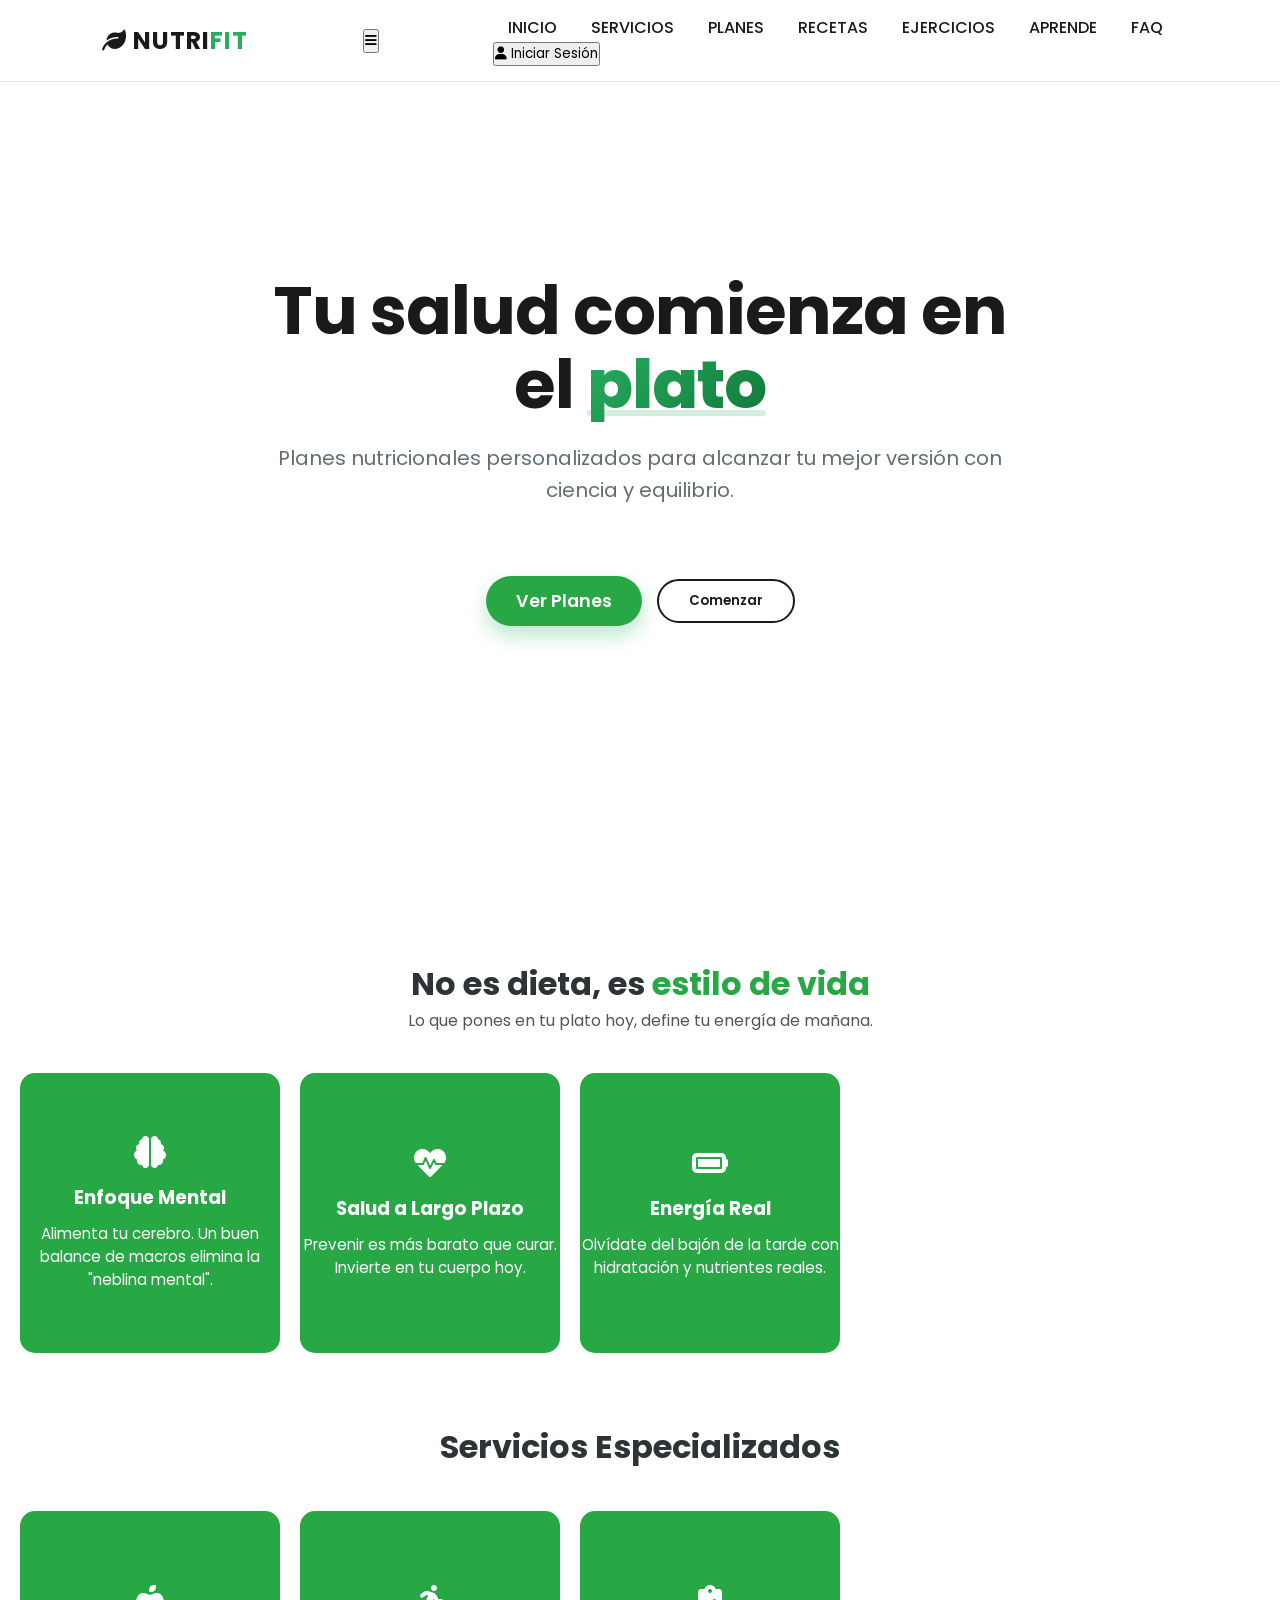
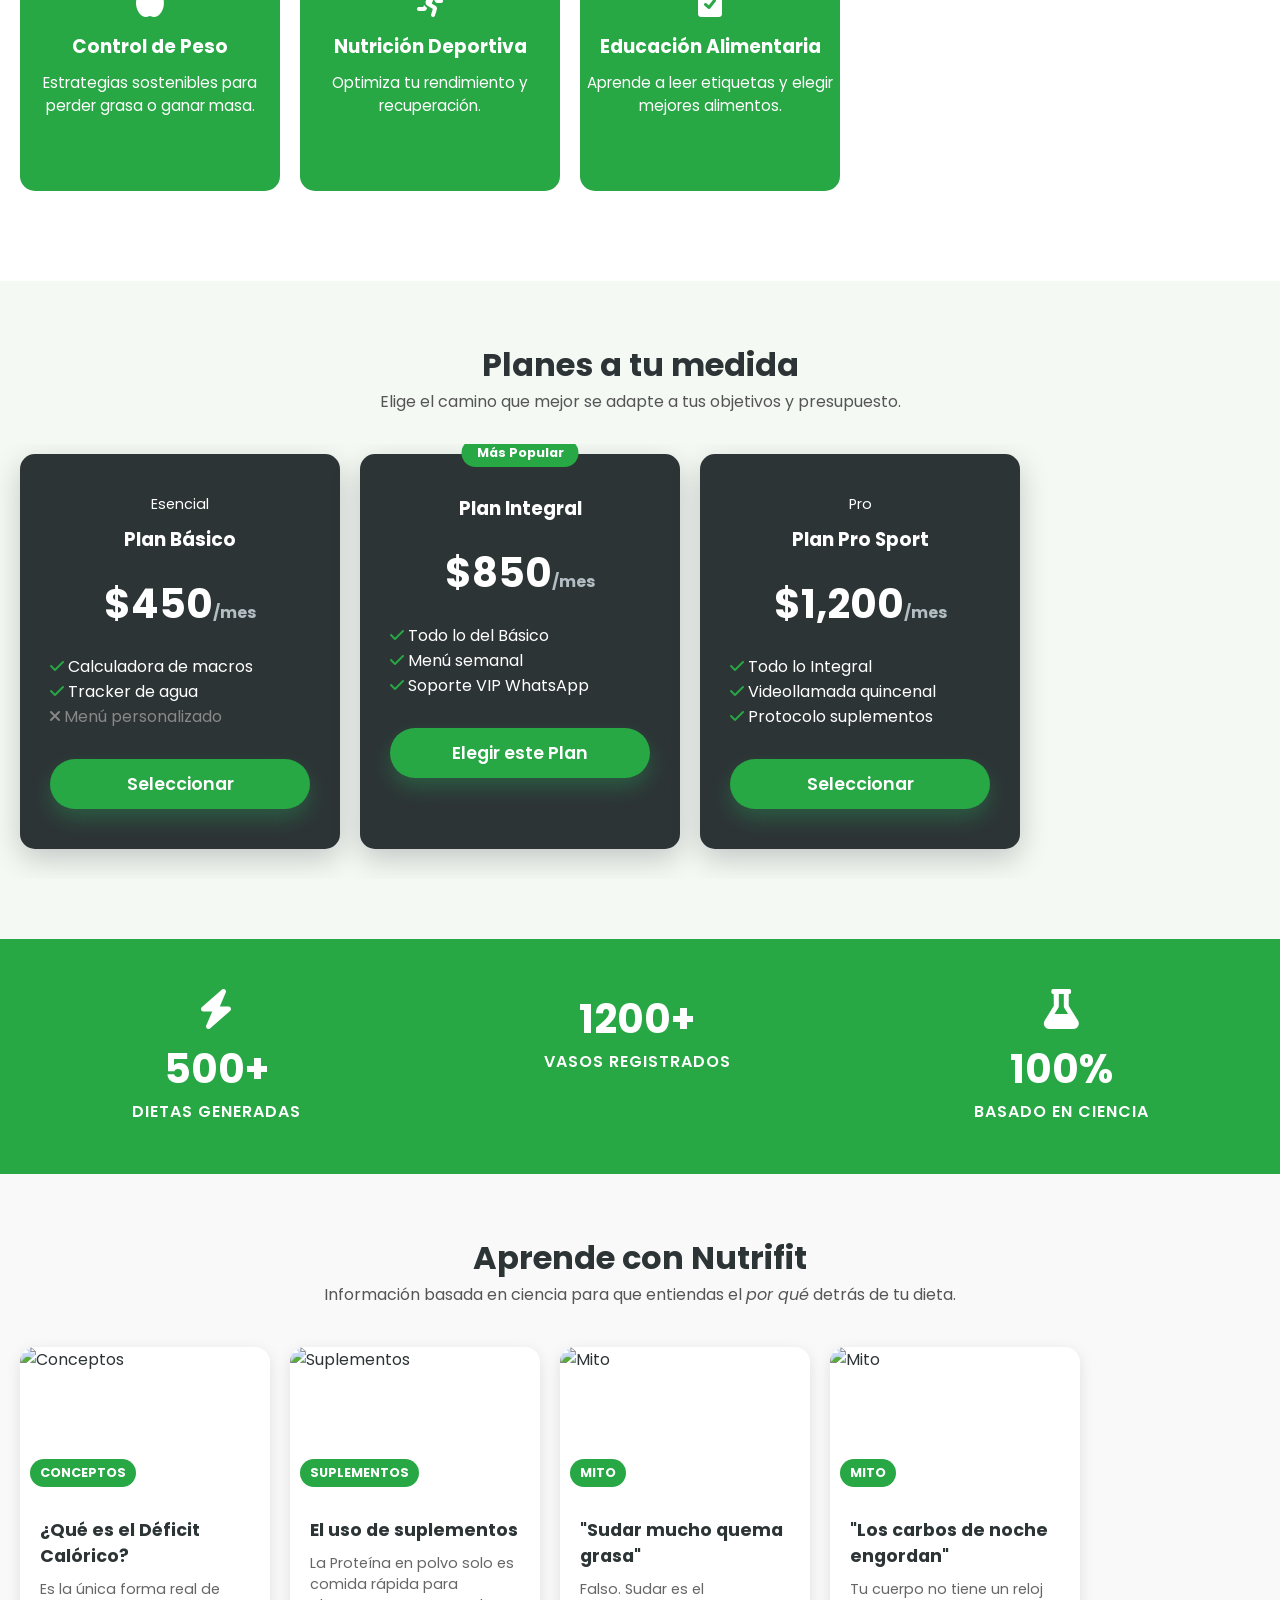
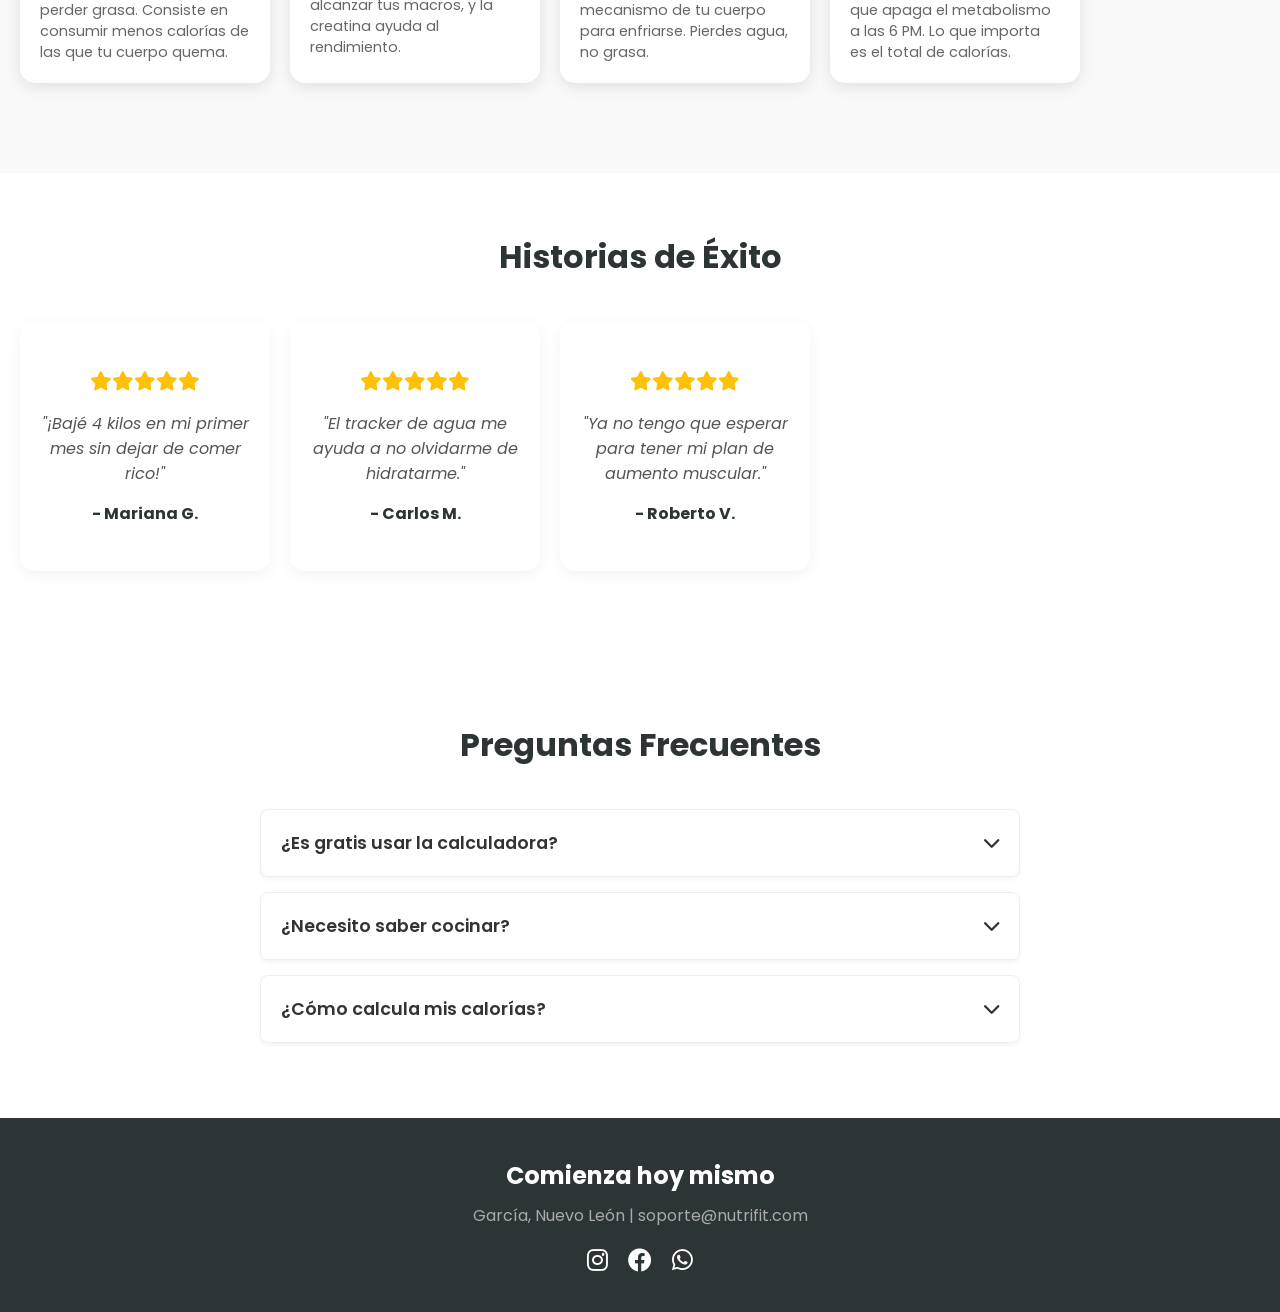
==== index.html @ 3bb77172 "Add files via upload" ====
<!DOCTYPE html>
<html lang="es">
<head>
    <meta charset="UTF-8">
    <meta name="viewport" content="width=device-width, initial-scale=1.0">
    <meta name="description" content="Nutrifit - Planes nutricionales personalizados">
    <title>Nutrifit | Nutrición Inteligente</title>

    <!-- FUENTE POPPINS -->
    <link rel="preconnect" href="https://fonts.googleapis.com">
    <link rel="preconnect" href="https://fonts.gstatic.com" crossorigin>
    <link href="https://fonts.googleapis.com/css2?family=Poppins:wght@400;500;600;700;800&display=swap" rel="stylesheet">

    <!-- Estilos Externos -->
    <link rel="stylesheet" href="css/habitos.css">
    <link rel="stylesheet" href="css/inicio.css">
    <link rel="stylesheet" href="css/peso.css">
    <link rel="stylesheet" href="style.css">
    <link rel="stylesheet" href="https://cdnjs.cloudflare.com/ajax/libs/font-awesome/6.0.0/css/all.min.css">
    <link rel="stylesheet" href="https://unpkg.com/aos@2.3.1/dist/aos.css">

    <!-- FUERZA DE ESTILOS PARA ANDROID Y AJUSTES SOLICITADOS -->
    <style>
        body, h1, h2, h3, p, a, button, span, div {
            font-family: 'Poppins', sans-serif !important;
        }

        .hero h1 { font-weight: 700 !important; color: #1a1a1a; }
        .hero h1 span { font-weight: 800 !important; color: #28a745; }

        .hero-btns {
            display: flex;
            gap: 15px;
            justify-content: center;
            align-items: center;
            margin-top: 30px;
            flex-wrap: wrap;
        }
        .btn-main {
            background-color: #28a745 !important;
            color: white !important;
            padding: 12px 30px !important;
            border-radius: 30px !important;
            font-weight: 600 !important;
            border: none !important;
        }
        .btn-secondary {
            background-color: transparent !important;
            color: #1a1a1a !important;
            border: 2px solid #1a1a1a !important;
            padding: 10px 30px !important;
            border-radius: 30px !important;
            font-weight: 600 !important;
            cursor: pointer;
            transition: all 0.3s ease;
        }

        /* Menú lateral */
        .side-panel {
            position: fixed;
            top: 0;
            right: -100%;
            width: 300px;
            height: 100vh;
            background-color: white;
            box-shadow: -2px 0 5px rgba(0,0,0,0.1);
            transition: right 0.3s ease;
            z-index: 2000;
            padding: 20px;
            overflow-y: auto;
        }
        .side-panel.active { right: 0 !important; }
        .overlay {
            position: fixed;
            top: 0;
            left: 0;
            width: 100%;
            height: 100%;
            background: rgba(0,0,0,0.5);
            display: none;
            z-index: 1999;
        }
        .overlay.active { display: block !important; }

        /* Estilos para los carruseles móviles */
        .carousel-container {
            display: flex;
            overflow-x: auto;
            scroll-snap-type: x mandatory;
            gap: 20px;
            padding: 10px 20px 30px 20px;
            -webkit-overflow-scrolling: touch;
            scrollbar-width: none;
        }
        .carousel-container::-webkit-scrollbar {
            display: none;
        }

        /* NUEVO: Tarjetas Verdes Cuadradas (Estilo de Vida y Servicios) */
        .carousel-item.square-card-green {
            min-width: 260px;
            width: 260px;
            min-height: 280px;
            scroll-snap-align: center;
            flex-shrink: 0;
            display: flex;
            flex-direction: column;
            justify-content: center;
            align-items: center;
            text-align: center;
            white-space: normal;
        }

        /* Otras Tarjetas Cuadradas (Aprende e Historias) */
        .carousel-item.square-card {
            min-width: 250px;
            width: 250px;
            height: auto;
            min-height: 250px;
            scroll-snap-align: center;
            flex-shrink: 0;
            display: flex;
            flex-direction: column;
            white-space: normal;
        }

        /* Tarjetas de Planes */
        .carousel-item {
            min-width: 280px;
            scroll-snap-align: center;
            flex-shrink: 0;
        }
        .plan-title {
            color: #ffffff !important;
            font-weight: 700 !important;
        }

        /* CORRECCIÓN: FAQ */
        .faq-item {
            background-color: #ffffff;
            border-radius: 8px;
            margin-bottom: 15px;
            box-shadow: 0 2px 5px rgba(0,0,0,0.05);
            border: 1px solid #eee;
        }
        .faq-question {
            padding: 20px;
            margin: 0;
            font-size: 1.1rem;
            font-weight: 600;
            color: #333;
            display: flex;
            justify-content: space-between;
            align-items: center;
            cursor: pointer;
            background-color: #ffffff;
            border-radius: 8px;
        }
        .faq-answer {
            display: none;
            padding: 0 20px 20px 20px;
            color: #666;
            background-color: #ffffff;
            border-radius: 0 0 8px 8px;
        }
        .faq-answer p {
            margin: 0;
            line-height: 1.6;
        }

        @media (max-width: 768px) {
            .hero {
                background-position: left center !important;
                background-size: cover !important;
                padding-top: 120px !important;
            }
            .hero h1 { font-size: 2.2rem !important; }
            .nav-menu.active {
                left: 0 !important;
                display: flex !important;
            }
        }
    </style>
</head>
<body>

<header class="header-navbar">
    <nav class="navbar">
        <div class="logo"><i class="fa-solid fa-leaf"></i> NUTRI<span>FIT</span></div>

        <button class="menu-toggle" id="mobile-menu">
            <i class="fa-solid fa-bars"></i>
        </button>

        <div class="nav-menu" id="nav-menu">
            <a href="#inicio" class="nav-link menu-item">INICIO</a>
            <a href="#estilo-vida" class="nav-link menu-item">SERVICIOS</a>
            <a href="#planes" class="nav-link menu-item">PLANES</a>
            <a href="recetas.html" class="nav-link menu-item">RECETAS</a>
            <a href="ejercicios.html" class="nav-link menu-item">EJERCICIOS</a>
            <a href="#aprende" class="nav-link menu-item">APRENDE</a>
            <a href="#faq" class="nav-link menu-item">FAQ</a>

            <div id="menuLoginSection" class="mobile-login-btn show">
                <button onclick="abrirPanelPersonalizado();">
                    <i class="fa-solid fa-user"></i> Iniciar Sesión
                </button>
            </div>
        </div>
    </nav>
</header>

<main>
    <!-- HERO -->
    <section id="inicio" class="hero">
        <div class="hero-content" data-aos="fade-up">
            <h1>Tu salud comienza en el <span>plato</span></h1>
            <p>Planes nutricionales personalizados para alcanzar tu mejor versión con ciencia y equilibrio.</p>
            <div class="hero-btns">
                <button onclick="document.getElementById('planes').scrollIntoView();" class="btn-main">Ver Planes</button>
                <button onclick="abrirPanelPersonalizado();" class="btn-secondary">Comenzar</button>
            </div>
        </div>
    </section>

    <!-- ESTILO DE VIDA -->
    <section id="estilo-vida" style="padding: 60px 0 20px 0; text-align: center;">
        <div style="padding: 0 20px;">
            <h2 style="font-size: 2rem; font-weight: 700;">No es dieta, es <span style="color: #28a745;">estilo de vida</span></h2>
            <p style="margin-bottom: 30px; color: #555;">Lo que pones en tu plato hoy, define tu energía de mañana.</p>
        </div>

        <div class="carousel-container" data-aos="fade-up">
            <div class="card carousel-item square-card-green" style="background: #28a745; color: white; border-radius: 15px;">
                <i class="fa-solid fa-brain" style="font-size: 2rem; margin-bottom: 15px;"></i>
                <h3 style="margin-bottom: 10px;">Enfoque Mental</h3>
                <p style="margin: 0; font-size: 0.95rem;">Alimenta tu cerebro. Un buen balance de macros elimina la "neblina mental".</p>
            </div>
            <div class="card carousel-item square-card-green" style="background: #28a745; color: white; border-radius: 15px;">
                <i class="fa-solid fa-heart-pulse" style="font-size: 2rem; margin-bottom: 15px;"></i>
                <h3 style="margin-bottom: 10px;">Salud a Largo Plazo</h3>
                <p style="margin: 0; font-size: 0.95rem;">Prevenir es más barato que curar. Invierte en tu cuerpo hoy.</p>
            </div>
            <div class="card carousel-item square-card-green" style="background: #28a745; color: white; border-radius: 15px;">
                <i class="fa-solid fa-battery-full" style="font-size: 2rem; margin-bottom: 15px;"></i>
                <h3 style="margin-bottom: 10px;">Energía Real</h3>
                <p style="margin: 0; font-size: 0.95rem;">Olvídate del bajón de la tarde con hidratación y nutrientes reales.</p>
            </div>
        </div>
    </section>

    <!-- SERVICIOS -->
    <section id="servicios" style="padding: 20px 0 60px 0; text-align: center;">
        <h2 style="font-size: 2rem; font-weight: 700; margin-bottom: 30px; padding: 0 20px;">Servicios Especializados</h2>
        <div class="carousel-container" data-aos="fade-up">
            <div class="card carousel-item square-card-green" style="background: #28a745; color: white; border-radius: 15px;">
                <i class="fa-solid fa-apple-whole" style="font-size: 2rem; margin-bottom: 15px;"></i>
                <h3 style="margin-bottom: 10px;">Control de Peso</h3>
                <p style="margin: 0; font-size: 0.95rem;">Estrategias sostenibles para perder grasa o ganar masa.</p>
            </div>
            <div class="card carousel-item square-card-green" style="background: #28a745; color: white; border-radius: 15px;">
                <i class="fa-solid fa-person-running" style="font-size: 2rem; margin-bottom: 15px;"></i>
                <h3 style="margin-bottom: 10px;">Nutrición Deportiva</h3>
                <p style="margin: 0; font-size: 0.95rem;">Optimiza tu rendimiento y recuperación.</p>
            </div>
            <div class="card carousel-item square-card-green" style="background: #28a745; color: white; border-radius: 15px;">
                <i class="fa-solid fa-clipboard-check" style="font-size: 2rem; margin-bottom: 15px;"></i>
                <h3 style="margin-bottom: 10px;">Educación Alimentaria</h3>
                <p style="margin: 0; font-size: 0.95rem;">Aprende a leer etiquetas y elegir mejores alimentos.</p>
            </div>
        </div>
    </section>

    <!-- PLANES -->
    <section id="planes" class="plans-section" style="padding: 60px 0; text-align: center;">
        <div data-aos="fade-up" style="padding: 0 20px;">
            <h2 style="font-size: 2rem; font-weight: 700;">Planes a tu medida</h2>
            <p style="margin-bottom: 30px; color: #555;">Elige el camino que mejor se adapte a tus objetivos y presupuesto.</p>
        </div>
        <div class="carousel-container" data-aos="fade-up">
            <!-- Plan Básico -->
            <div class="plan-card carousel-item" style="background: #2d3436; color: white; padding: 40px 30px; border-radius: 15px;">
                <div style="font-size: 0.9rem; margin-bottom: 10px;">Esencial</div>
                <h3 class="plan-title">Plan Básico</h3>
                <div class="price" style="font-size: 2.5rem; font-weight: 700; margin: 20px 0;">$450<span style="font-size: 1rem;">/mes</span></div>
                <ul style="list-style: none; padding: 0; margin-bottom: 30px; text-align: left;">
                    <li><i class="fa-solid fa-check" style="color: #28a745;"></i> Calculadora de macros</li>
                    <li><i class="fa-solid fa-check" style="color: #28a745;"></i> Tracker de agua</li>
                    <li style="color: #888;"><i class="fa-solid fa-xmark"></i> Menú personalizado</li>
                </ul>
                <button class="btn-main" style="width: 100%;">Seleccionar</button>
            </div>
            <!-- Plan Integral -->
            <div class="plan-card popular carousel-item" style="background: #2d3436; color: white; padding: 40px 30px; border-radius: 15px; position: relative;">
                <div style="position: absolute; top: -15px; left: 50%; transform: translateX(-50%); background: #28a745; padding: 5px 15px; border-radius: 20px; font-size: 0.8rem; font-weight: bold; width: max-content;">Más Popular</div>
                <h3 class="plan-title">Plan Integral</h3>
                <div class="price" style="font-size: 2.5rem; font-weight: 700; margin: 20px 0;">$850<span style="font-size: 1rem;">/mes</span></div>
                <ul style="list-style: none; padding: 0; margin-bottom: 30px; text-align: left;">
                    <li><i class="fa-solid fa-check" style="color: #28a745;"></i> Todo lo del Básico</li>
                    <li><i class="fa-solid fa-check" style="color: #28a745;"></i> Menú semanal</li>
                    <li><i class="fa-solid fa-check" style="color: #28a745;"></i> Soporte VIP WhatsApp</li>
                </ul>
                <button class="btn-main" style="width: 100%;">Elegir este Plan</button>
            </div>
            <!-- Plan Pro -->
            <div class="plan-card carousel-item" style="background: #2d3436; color: white; padding: 40px 30px; border-radius: 15px;">
                <div style="font-size: 0.9rem; margin-bottom: 10px;">Pro</div>
                <h3 class="plan-title">Plan Pro Sport</h3>
                <div class="price" style="font-size: 2.5rem; font-weight: 700; margin: 20px 0;">$1,200<span style="font-size: 1rem;">/mes</span></div>
                <ul style="list-style: none; padding: 0; margin-bottom: 30px; text-align: left;">
                    <li><i class="fa-solid fa-check" style="color: #28a745;"></i> Todo lo Integral</li>
                    <li><i class="fa-solid fa-check" style="color: #28a745;"></i> Videollamada quincenal</li>
                    <li><i class="fa-solid fa-check" style="color: #28a745;"></i> Protocolo suplementos</li>
                </ul>
                <button class="btn-main" style="width: 100%;">Seleccionar</button>
            </div>
        </div>
    </section>

    <!-- BANNER ESTADÍSTICAS -->
    <section style="background: #28a745; color: white; padding: 50px 20px; display: flex; justify-content: space-around; flex-wrap: wrap; text-align: center; gap: 20px;">
        <div data-aos="zoom-in">
            <i class="fa-solid fa-bolt" style="font-size: 2.5rem; margin-bottom: 10px;"></i>
            <h2 style="font-size: 2.5rem; font-weight: 700; margin: 0;">500+</h2>
            <p style="font-weight: 600; letter-spacing: 1px;">DIETAS GENERADAS</p>
        </div>
        <div data-aos="zoom-in" data-aos-delay="100">
            <h2 style="font-size: 2.5rem; font-weight: 700; margin: 0;">1200+</h2>
            <p style="font-weight: 600; letter-spacing: 1px;">VASOS REGISTRADOS</p>
        </div>
        <div data-aos="zoom-in" data-aos-delay="200">
            <i class="fa-solid fa-flask" style="font-size: 2.5rem; margin-bottom: 10px;"></i>
            <h2 style="font-size: 2.5rem; font-weight: 700; margin: 0;">100%</h2>
            <p style="font-weight: 600; letter-spacing: 1px;">BASADO EN CIENCIA</p>
        </div>
    </section>

    <!-- APRENDE CON NUTRIFIT -->
    <section id="aprende" style="padding: 60px 0; text-align: center; background: #f9f9f9;">
        <div style="padding: 0 20px;">
            <h2 style="font-size: 2rem; font-weight: 700;">Aprende con Nutrifit</h2>
            <p style="margin-bottom: 30px; color: #555;">Información basada en ciencia para que entiendas el <em>por qué</em> detrás de tu dieta.</p>
        </div>

        <div class="carousel-container" data-aos="fade-up">
            <div class="card carousel-item square-card" style="background: white; border-radius: 15px; overflow: hidden; box-shadow: 0 4px 15px rgba(0,0,0,0.1); text-align: left;">
                <div style="height: 150px; position: relative;">
                    <img src="https://images.unsplash.com/photo-1490645935967-10de6ba17061?w=500&q=80" alt="Conceptos" style="width: 100%; height: 100%; object-fit: cover;">
                    <span style="position: absolute; bottom: 10px; left: 10px; background:#28a745;color:white;padding:5px 10px;border-radius:15px;font-size:0.8rem;font-weight:bold;">CONCEPTOS</span>
                </div>
                <div style="padding: 20px;">
                    <h3 style="font-size: 1.1rem; margin-bottom: 10px;">¿Qué es el Déficit Calórico?</h3>
                    <p style="font-size: 0.9rem; color: #666; margin: 0;">Es la única forma real de perder grasa. Consiste en consumir menos calorías de las que tu cuerpo quema.</p>
                </div>
            </div>

            <div class="card carousel-item square-card" style="background: white; border-radius: 15px; overflow: hidden; box-shadow: 0 4px 15px rgba(0,0,0,0.1); text-align: left;">
                <div style="height: 150px; position: relative;">
                    <img src="https://images.unsplash.com/photo-1593095948071-474c5cc2989d?w=500&q=80" alt="Suplementos" style="width: 100%; height: 100%; object-fit: cover;">
                    <span style="position: absolute; bottom: 10px; left: 10px; background:#28a745;color:white;padding:5px 10px;border-radius:15px;font-size:0.8rem;font-weight:bold;">SUPLEMENTOS</span>
                </div>
                <div style="padding: 20px;">
                    <h3 style="font-size: 1.1rem; margin-bottom: 10px;">El uso de suplementos</h3>
                    <p style="font-size: 0.9rem; color: #666; margin: 0;">La Proteína en polvo solo es comida rápida para alcanzar tus macros, y la creatina ayuda al rendimiento.</p>
                </div>
            </div>

            <div class="card carousel-item square-card" style="background: white; border-radius: 15px; overflow: hidden; box-shadow: 0 4px 15px rgba(0,0,0,0.1); text-align: left;">
                <div style="height: 150px; position: relative;">
                    <img src="https://images.unsplash.com/photo-1517836357463-d25dfeac3438?w=500&q=80" alt="Mito" style="width: 100%; height: 100%; object-fit: cover;">
                    <span style="position: absolute; bottom: 10px; left: 10px; background:#28a745;color:white;padding:5px 10px;border-radius:15px;font-size:0.8rem;font-weight:bold;">MITO</span>
                </div>
                <div style="padding: 20px;">
                    <h3 style="font-size: 1.1rem; margin-bottom: 10px;">"Sudar mucho quema grasa"</h3>
                    <p style="font-size: 0.9rem; color: #666; margin: 0;">Falso. Sudar es el mecanismo de tu cuerpo para enfriarse. Pierdes agua, no grasa.</p>
                </div>
            </div>

            <div class="card carousel-item square-card" style="background: white; border-radius: 15px; overflow: hidden; box-shadow: 0 4px 15px rgba(0,0,0,0.1); text-align: left;">
                <div style="height: 150px; position: relative;">
                    <img src="https://images.unsplash.com/photo-1482049016688-2d3e1b311543?w=500&q=80" alt="Mito" style="width: 100%; height: 100%; object-fit: cover;">
                    <span style="position: absolute; bottom: 10px; left: 10px; background:#28a745;color:white;padding:5px 10px;border-radius:15px;font-size:0.8rem;font-weight:bold;">MITO</span>
                </div>
                <div style="padding: 20px;">
                    <h3 style="font-size: 1.1rem; margin-bottom: 10px;">"Los carbos de noche engordan"</h3>
                    <p style="font-size: 0.9rem; color: #666; margin: 0;">Tu cuerpo no tiene un reloj que apaga el metabolismo a las 6 PM. Lo que importa es el total de calorías.</p>
                </div>
            </div>
        </div>
    </section>

    <!-- HISTORIAS DE ÉXITO -->
    <section style="padding: 60px 0; text-align: center;">
        <h2 style="font-size: 2rem; font-weight: 700; margin-bottom: 30px; padding: 0 20px;">Historias de Éxito</h2>
        <div class="carousel-container" data-aos="fade-up">
            <div class="card carousel-item square-card" style="background: white; padding: 30px 20px; border-radius: 15px; box-shadow: 0 4px 15px rgba(0,0,0,0.05); text-align: center; display: flex; flex-direction: column; justify-content: center;">
                <div style="color: #ffc107; font-size: 1.2rem; margin-bottom: 15px;"><i class="fa-solid fa-star"></i><i class="fa-solid fa-star"></i><i class="fa-solid fa-star"></i><i class="fa-solid fa-star"></i><i class="fa-solid fa-star"></i></div>
                <p style="font-style: italic; color: #555; margin-bottom: 15px;">"¡Bajé 4 kilos en mi primer mes sin dejar de comer rico!"</p>
                <h4 style="margin: 0;">- Mariana G.</h4>
            </div>
            <div class="card carousel-item square-card" style="background: white; padding: 30px 20px; border-radius: 15px; box-shadow: 0 4px 15px rgba(0,0,0,0.05); text-align: center; display: flex; flex-direction: column; justify-content: center;">
                <div style="color: #ffc107; font-size: 1.2rem; margin-bottom: 15px;"><i class="fa-solid fa-star"></i><i class="fa-solid fa-star"></i><i class="fa-solid fa-star"></i><i class="fa-solid fa-star"></i><i class="fa-solid fa-star"></i></div>
                <p style="font-style: italic; color: #555; margin-bottom: 15px;">"El tracker de agua me ayuda a no olvidarme de hidratarme."</p>
                <h4 style="margin: 0;">- Carlos M.</h4>
            </div>
            <div class="card carousel-item square-card" style="background: white; padding: 30px 20px; border-radius: 15px; box-shadow: 0 4px 15px rgba(0,0,0,0.05); text-align: center; display: flex; flex-direction: column; justify-content: center;">
                <div style="color: #ffc107; font-size: 1.2rem; margin-bottom: 15px;"><i class="fa-solid fa-star"></i><i class="fa-solid fa-star"></i><i class="fa-solid fa-star"></i><i class="fa-solid fa-star"></i><i class="fa-solid fa-star"></i></div>
                <p style="font-style: italic; color: #555; margin-bottom: 15px;">"Ya no tengo que esperar para tener mi plan de aumento muscular."</p>
                <h4 style="margin: 0;">- Roberto V.</h4>
            </div>
        </div>
    </section>

    <!-- PREGUNTAS FRECUENTES -->
    <section id="faq" style="padding: 60px 20px; max-width: 800px; margin: 0 auto;">
        <h2 style="font-size: 2rem; font-weight: 700; text-align: center; margin-bottom: 40px;">Preguntas Frecuentes</h2>

        <div class="faq-item">
            <h3 class="faq-question">
                ¿Es gratis usar la calculadora?
                <i class="fa-solid fa-chevron-down faq-icon" style="transition: transform 0.3s ease;"></i>
            </h3>
            <div class="faq-answer">
                <p>Sí, registrarte y obtener tus macros es gratis.</p>
            </div>
        </div>

        <div class="faq-item">
            <h3 class="faq-question">
                ¿Necesito saber cocinar?
                <i class="fa-solid fa-chevron-down faq-icon" style="transition: transform 0.3s ease;"></i>
            </h3>
            <div class="faq-answer">
                <p>Para nada. Son súper prácticos y fáciles de preparar.</p>
            </div>
        </div>

        <div class="faq-item">
            <h3 class="faq-question">
                ¿Cómo calcula mis calorías?
                <i class="fa-solid fa-chevron-down faq-icon" style="transition: transform 0.3s ease;"></i>
            </h3>
            <div class="faq-answer">
                <p>Utilizamos la fórmula científica de Harris-Benedict.</p>
            </div>
        </div>
    </section>
</main>

<footer style="background: #2d3436; color: white; text-align: center; padding: 40px 20px;">
    <h2 style="font-weight: 700; margin-bottom: 10px;">Comienza hoy mismo</h2>
    <p style="color: #aaa; margin-bottom: 20px;">García, Nuevo León | soporte@nutrifit.com</p>
    <div style="display: flex; justify-content: center; gap: 20px; font-size: 1.5rem;">
        <i class="fa-brands fa-instagram" style="cursor: pointer;"></i>
        <i class="fa-brands fa-facebook" style="cursor: pointer;"></i>
        <i class="fa-brands fa-whatsapp" style="cursor: pointer;"></i>
    </div>
</footer>

<!-- PANEL LATERAL DE INICIO DE SESIÓN -->
<div id="overlay" class="overlay" onclick="cerrarPanelPersonalizado()"></div>
<aside id="sidePanel" class="side-panel">
    <div style="display: flex; justify-content: space-between; align-items: center; border-bottom: 1px solid #eee; padding-bottom: 10px; margin-bottom: 20px;">
        <h2 style="font-weight: 700; margin: 0; font-size: 1.2rem;">Mi Perfil</h2>
        <button onclick="cerrarPanelPersonalizado()" style="background: none; border: none; font-size: 1.5rem; cursor: pointer;">&times;</button>
    </div>

    <div id="authContainer">
        <form id="authForm" style="display: flex; flex-direction: column; gap: 15px;">
            <h3 style="text-align: center; margin-bottom: 10px;">Bienvenido de nuevo</h3>
            <div style="display: flex; flex-direction: column; gap: 5px;">
                <label style="font-size: 0.9rem; font-weight: 600;">Correo Electrónico</label>
                <input type="email" id="identificador" required placeholder="tu@email.com" style="padding: 10px; border: 1px solid #ddd; border-radius: 8px;">
            </div>
            <div style="display: flex; flex-direction: column; gap: 5px;">
                <label style="font-size: 0.9rem; font-weight: 600;">Contraseña</label>
                <input type="password" id="password" required placeholder="••••••••" style="padding: 10px; border: 1px solid #ddd; border-radius: 8px;">
            </div>
            <a href="#" style="font-size: 0.8rem; color: #28a745; text-align: right; text-decoration: none;">¿Olvidaste tu contraseña?</a>
            <button type="submit" style="background: #28a745; color: white; padding: 12px; border: none; border-radius: 8px; font-weight: 600; cursor: pointer; margin-top: 10px;">Iniciar Sesión</button>
            <div style="text-align: center; margin: 15px 0; color: #888; font-size: 0.9rem;">o continua con</div>
            <button type="button" style="background: white; color: #333; padding: 10px; border: 1px solid #ddd; border-radius: 8px; font-weight: 600; cursor: pointer; display: flex; align-items: center; justify-content: center; gap: 10px;">
                <img src="https://upload.wikimedia.org/wikipedia/commons/5/53/Google_%22G%22_Logo.svg" alt="Google" width="18"> Google
            </button>
        </form>
        <p style="text-align: center; font-size: 0.9rem; margin-top: 20px;">¿No tienes cuenta? <a href="#" style="color: #28a745; font-weight: 600; text-decoration: none;">Regístrate</a></p>
    </div>
</aside>

<!-- SCRIPTS -->
<script src="https://unpkg.com/aos@2.3.1/dist/aos.js"></script>
<script>
    // Inicializar animaciones
    AOS.init({ duration: 1000, once: true });

    document.addEventListener('DOMContentLoaded', () => {
        // --- 1. Lógica del menú de hamburguesa ---
        const menuBtn = document.getElementById('mobile-menu');
        const navMenu = document.getElementById('nav-menu');
        const menuItems = document.querySelectorAll('.menu-item');

        if(menuBtn && navMenu) {
            menuBtn.addEventListener('click', (e) => {
                e.preventDefault();
                navMenu.classList.toggle('active');
            });
        }
        menuItems.forEach(item => {
            item.addEventListener('click', () => {
                navMenu.classList.remove('active');
            });
        });

        // --- 2. Lógica del Acordeón para Preguntas Frecuentes (FAQ) ---
        const faqQuestions = document.querySelectorAll('.faq-question');
        faqQuestions.forEach(question => {
            question.addEventListener('click', () => {
                const answer = question.nextElementSibling;
                const icon = question.querySelector('.faq-icon');

                // Toggle display block/none
                if (answer.style.display === 'none' || answer.style.display === '') {
                    answer.style.display = 'block';
                    icon.style.transform = 'rotate(180deg)';
                } else {
                    answer.style.display = 'none';
                    icon.style.transform = 'rotate(0deg)';
                }
            });
        });
    });

    // --- 3. Funciones del Panel de Inicio de Sesión ---
    function abrirPanelPersonalizado() {
        const navMenu = document.getElementById('nav-menu');
        if (navMenu) navMenu.classList.remove('active');
        document.getElementById('sidePanel').classList.add('active');
        document.getElementById('overlay').classList.add('active');
    }

    function cerrarPanelPersonalizado() {
        document.getElementById('sidePanel').classList.remove('active');
        document.getElementById('overlay').classList.remove('active');
    }
</script>
</body>
</html>
---- style.css ----
@import url('https://fonts.googleapis.com/css2?family=Poppins:wght@300;400;600;700&display=swap');

* { margin: 0; padding: 0; box-sizing: border-box; scroll-behavior: smooth; }
body { font-family: 'Poppins', sans-serif; background: #fff; color: #2d3436; overflow-x: hidden; }

/* NAVBAR */

.navbar {
    display: flex; justify-content: space-between; align-items: center;
    padding: 15px 8%;
    background: rgba(255, 255, 255, 0.85); /* Blanco translúcido */
    backdrop-filter: blur(10px); position: fixed; width: 100%; top: 0; z-index: 1000;
    border-bottom: 1px solid rgba(0, 0, 0, 0.1); /* Borde sutil para que se note dónde termina la barra */
}
.logo { font-weight: 700; font-size: 1.5rem; color: #1a1a1a; letter-spacing: 1px; }
.logo span { color: #27ae60; }
.nav-link { text-decoration: none; color: #1a1a1a; margin: 0 15px; font-weight: 500; transition: 0.3s; text-transform: uppercase; }
/* =========================================
   MENÚ DESPLEGABLE DE SERVICIOS (ESTILO FITIA)
   ========================================= */
.nav-item-dropdown {
    position: relative;
    display: inline-block;
    padding: 10px 0;
}

/* El cajón blanco del menú */
.dropdown-menu {
    display: none; 
    position: absolute;
    top: 100%;
    left: 50%;
    transform: translateX(-50%);
    background: #ffffff;
    padding: 25px; 
    border-radius: 16px;
    box-shadow: 0px 10px 30px rgba(0, 0, 0, 0.12);
    width: 680px; /* Ancho perfecto para las 2 columnas */
    grid-template-columns: 1fr 1fr; /* FUERZA LAS 2 COLUMNAS */
    gap: 20px 30px; 
    z-index: 1001;
}

/* Al pasar el ratón, activa la cuadrícula (GRID) */
.nav-item-dropdown:hover .dropdown-menu {
    display: grid !important; 
}

/* Diseño de cada opción */
.dropdown-item {
    display: flex;
    align-items: flex-start;
    gap: 15px;
    padding: 15px;
    border-radius: 12px;
    transition: background 0.2s ease;
    cursor: pointer;
    text-decoration: none;
    text-align: left;
}

.dropdown-item:hover {
    background: #f8f9fa;
}

/* Cajas de los íconos */
.icon-box {
    width: 48px;
    height: 48px;
    border-radius: 50%;
    background-color: #ffffff;
    color: #27ae60;
    display: flex;
    justify-content: center;
    align-items: center;
    font-size: 20px;
    flex-shrink: 0; 
    box-shadow: 0 4px 10px rgba(0, 0, 0, 0.08);
}

.dropdown-item:hover .icon-box {
    transform: scale(1.1);
    transition: transform 0.3s ease;
}

/* Contenedor del texto */
.item-text {
    flex: 1;
}

.item-text h3 {
    font-size: 0.95rem;
    color: #1a1a1a;
    margin: 0 0 6px 0;
    font-weight: 600;
    white-space: nowrap;
}

.item-text p {
    font-size: 0.8rem;
    color: #666666;
    margin: 0;
    line-height: 1.5;
}

/* =========================================================
   HERO (INICIO) - DISEÑO PREMIUM Y LLAMATIVO
========================================================= */
.hero {
    height: 100vh;
    /* Degradado suavizado para que el texto centrado sea legible sobre la foto */
    background: linear-gradient(to right, rgba(255,255,255,0.95) 0%, rgba(255,255,255,0.85) 50%, rgba(255,255,255,0.4) 100%), 
                url('https://images.unsplash.com/photo-1490818387583-1baba5e638af?q=80&w=1500') no-repeat center center/cover;
    display: flex; align-items: center; justify-content: center; /* Centrado horizontal */
    padding: 0 8%; text-align: center; /* Centrado de texto */
}

.hero-content {
    max-width: 800px;
    display: flex;
    flex-direction: column;
    align-items: center; /* Centra los botones y el texto */
}

.hero-content h1 { 
    font-size: 4.2rem; 
    line-height: 1.1; 
    margin-bottom: 20px; 
    color: #2d3436; 
    font-weight: 800;
    letter-spacing: -1px;
}

.hero-content h1 span { 
    background: linear-gradient(135deg, #27ae60 0%, #117a3a 100%);
    -webkit-background-clip: text;
    -webkit-text-fill-color: transparent;
    position: relative;
    display: inline-block;
}

.hero-content h1 span::after {
    content: ''; position: absolute; width: 100%; height: 6px; 
    background: rgba(39, 174, 96, 0.2); bottom: 6px; left: 0; z-index: -1; border-radius: 5px;
}

.hero-content p { 
    font-size: 1.25rem; 
    color: #636e72; 
    margin-bottom: 40px; 
    line-height: 1.6;
}

.hero-btns { display: flex; gap: 20px; justify-content: center; }

.btn-main { 
    background: #27ae60; color: white; padding: 15px 35px; border: none; 
    border-radius: 50px; cursor: pointer; font-size: 1.1rem; font-weight: 700; 
    box-shadow: 0 10px 20px rgba(39, 174, 96, 0.3); transition: 0.3s cubic-bezier(0.175, 0.885, 0.32, 1.275); 
}
.btn-main:hover { 
    transform: translateY(-5px) scale(1.05); 
    box-shadow: 0 15px 30px rgba(39, 174, 96, 0.4); background: #219150; 
}

.btn-alt { 
    background: transparent; border: 2px solid #2d3436; color: #2d3436; 
    padding: 13px 35px; border-radius: 50px; cursor: pointer; font-weight: 700; 
    font-size: 1.1rem; transition: 0.3s cubic-bezier(0.175, 0.885, 0.32, 1.275); 
}
.btn-alt:hover { 
    background: #2d3436; color: white; 
    transform: translateY(-5px) scale(1.05); box-shadow: 0 10px 20px rgba(0,0,0,0.1); 
}

/* SERVICIOS */
.services-section { padding: 100px 8%; text-align: center; }
.section-title { font-size: 2.5rem; margin-bottom: 10px; }
.services-grid { display: grid; grid-template-columns: repeat(auto-fit, minmax(280px, 1fr)); gap: 30px; margin-top: 50px; }

/* Nuevas Tarjetas Verdes para Servicios */
.service-card { 
    background: #27ae60; /* Fondo verde principal */
    padding: 40px; 
    border-radius: 20px; 
    transition: 0.4s; 
    border: none; 
    box-shadow: 0 10px 30px rgba(39, 174, 96, 0.2); 
}

.service-card:hover { 
    transform: translateY(-10px); 
    box-shadow: 0 15px 40px rgba(39, 174, 96, 0.4); 
    background: #219150; /* Verde más oscuro al pasar el mouse */
}

/* Íconos sobre círculo blanco */
.service-card i { 
    font-size: 2.5rem; 
    color: #27ae60; /* Ícono verde */
    background: #ffffff; /* Círculo blanco */
    width: 80px; 
    height: 80px; 
    display: inline-flex; 
    justify-content: center; 
    align-items: center; 
    border-radius: 50%; 
    margin-bottom: 20px; 
    box-shadow: 0 4px 10px rgba(0,0,0,0.1);
    transition: 0.3s;
}

.service-card:hover i {
    transform: scale(1.1); /* El ícono crece un poco */
}

/* Texto en blanco para el contraste */
.service-card h3 { 
    color: #ffffff; 
    margin-bottom: 10px;
    font-size: 1.4rem;
}

.service-card p { 
    color: rgba(255, 255, 255, 0.95); 
    line-height: 1.6;
}
/* PLANES */
.plans-section { padding: 100px 8%; background-color: #f4f9f4; text-align: center; }
.plans-container { display: flex; justify-content: center; align-items: stretch; gap: 30px; flex-wrap: wrap; margin-top: 50px; }
/* PLANES - ESTILO OSCURO UNIFICADO */
.plans-section { padding: 100px 8%; background-color: #f4f9f4; text-align: center; }
.plans-container { display: flex; justify-content: center; align-items: stretch; gap: 30px; flex-wrap: wrap; margin-top: 50px; }

.plan-card { 
    background: #2d3436; /* Color oscuro base */
    padding: 40px 30px; 
    border-radius: 25px; 
    width: 320px; 
    box-shadow: 0 10px 30px rgba(0,0,0,0.2); 
    transition: 0.4s; 
    position: relative; 
    display: flex; 
    flex-direction: column; 
    color: #ffffff;
}

/* El plan destacado del medio resalta un poco más */
.plan-card.featured { 
    transform: scale(1.05); 
    box-shadow: 0 15px 40px rgba(39, 174, 96, 0.2); 
}

/* Badge "Más Popular" solo en el central */
.plan-badge-featured { 
    background: #27ae60; color: #fff; padding: 5px 15px; border-radius: 20px; 
    font-size: 0.75rem; font-weight: 700; position: absolute; top: -12px; left: 50%; 
    transform: translateX(-50%); white-space: nowrap;
}

.price { font-size: 2.5rem; font-weight: 700; margin: 20px 0; color: #ffffff; }
.price span { font-size: 1rem; color: #b2bec3; }

.plan-features { list-style: none; text-align: left; margin-bottom: 30px; flex-grow: 1; }
.plan-features li { margin-bottom: 12px; font-size: 0.9rem; display: flex; align-items: center; color: #ffffff; }
.plan-features li i { color: #27ae60; margin-right: 10px; }
.plan-features li.disabled { color: #636e72; text-decoration: line-through; }

/* Botón llamativo estilo "Más Popular" */
.btn-comprar { 
    background: #27ae60; color: #ffffff; padding: 15px; border-radius: 12px; 
    border: none; font-weight: 700; cursor: pointer; transition: 0.3s;
}
.btn-comprar:hover { background: #219150; transform: translateY(-2px); }

/* CONTACTO */
.contact-section { padding: 80px 8%; text-align: center; background: #2d3436; color: white; }
.social-icons { font-size: 1.8rem; margin-top: 25px; }
.social-icons i { margin: 0 15px; cursor: pointer; transition: 0.3s; }
.social-icons i:hover { color: #27ae60; }

/* SIDE PANEL */
.side-panel { 
    position: fixed; right: -450px; top: 0; width: 400px; height: 100%; 
    background: #fff; z-index: 2000; transition: 0.5s cubic-bezier(0.77, 0.2, 0.05, 1); 
    padding: 40px; box-shadow: -10px 0 30px rgba(0,0,0,0.1); overflow-y: auto; 
}
.side-panel.active { right: 0; }
.close-btn { font-size: 2rem; cursor: pointer; }
.overlay { position: fixed; top: 0; left: 0; width: 100%; height: 100%; background: rgba(0,0,0,0.5); display: none; z-index: 1500; }
.overlay.active { display: block; }
.input-group input, .custom-select { width: 100%; padding: 15px; margin-bottom: 20px; border-radius: 10px; border: 1px solid #ddd; outline: none; }
#btnAction, #btnGuardarSalud { width: 100%; padding: 15px; background: #27ae60; color: white; border: none; border-radius: 10px; font-weight: 700; cursor: pointer; }
.btn-logout { width: 100%; padding: 12px; background: #e74c3c; color: white; border: none; border-radius: 10px; cursor: pointer; margin-top: 20px; }

/* VALIDACIÓN DE CONTRASEÑA EN TIEMPO REAL */
.password-reqs { list-style: none; margin-bottom: 20px; padding: 0 5px; font-size: 0.85rem; color: #e74c3c; transition: 0.3s; }
.password-reqs li { margin-bottom: 8px; display: flex; align-items: center; gap: 8px; transition: color 0.3s; }
.password-reqs li.valid { color: #27ae60; }
.password-reqs li.valid i::before { content: "\f058"; }

/* ARREGLO DE Z-INDEX PARA ALERTAS SWEETALERT */
.swal2-container { z-index: 9999 !important; }

/* DASHBOARD Y MENU HAMBURGUESA */
.dashboard-header { display: flex; justify-content: space-between; align-items: center; margin-bottom: 20px; border-bottom: 1px solid #eee; padding-bottom: 10px; }
#btnHamburguesa { font-size: 1.5rem; cursor: pointer; color: #2d3436; transition: 0.3s; }
#btnHamburguesa:hover { color: #27ae60; }

.health-grid { display: grid; grid-template-columns: 1fr 1fr; gap: 15px; margin-top: 15px; }
.health-box { background: #f4f9f4; padding: 15px; border-radius: 10px; text-align: center; border: 1px solid #e0ebe0; }
.health-box i { font-size: 1.5rem; color: #27ae60; margin-bottom: 5px; display: block; }
.health-box span { font-size: 1.2rem; font-weight: 700; color: #2d3436; }
.health-box small { display: block; font-size: 0.75rem; color: #636e72; text-transform: uppercase; }
.obj-box { grid-column: span 2; }

.custom-select { width: 100%; padding: 15px; margin-bottom: 20px; border-radius: 10px; border: 1px solid #ddd; outline: none; background: #fff; font-family: 'Poppins', sans-serif; }

/* CALCULADORA DE MACROS */
.macro-container {
    background: #2d3436; color: white; padding: 20px; border-radius: 15px;
    margin-top: 20px; box-shadow: 0 10px 20px rgba(0,0,0,0.1);
    cursor: pointer; transition: 0.3s; border: 2px solid transparent;
}
.macro-container:hover { transform: translateY(-5px); border-color: #27ae60; box-shadow: 0 15px 25px rgba(39, 174, 96, 0.3); }
.macro-container h4 { text-align: center; margin-bottom: 15px; color: #27ae60; font-size: 1.1rem; }
.calorias-totales { text-align: center; font-size: 2rem; font-weight: bold; margin-bottom: 15px; color: #fff; }
.calorias-totales span { font-size: 1rem; font-weight: normal; color: #b2bec3; }
.macro-grid { display: flex; justify-content: space-between; text-align: center; }
.macro-box span { display: block; font-size: 1.2rem; font-weight: 700; }
.macro-box small { font-size: 0.75rem; color: #b2bec3; text-transform: uppercase; }
.click-hint { text-align: center; margin-top: 15px; font-size: 0.8rem; color: #27ae60; font-weight: 600; }

/* MENÚ DESPLEGABLE DE PERFIL  */
.profile-menu-wrapper { position: relative; display: inline-block; }

.profile-dropdown {
    display: none; position: absolute; right: 0; top: 120%; background: white;
    min-width: 240px; box-shadow: 0 10px 30px rgba(0,0,0,0.1); border-radius: 15px;
    overflow: hidden; z-index: 2000; border: 1px solid #eee;
    animation: dropFade 0.3s ease;
}
.profile-dropdown.active { display: block; }

.profile-dropdown a {
    color: #2d3436; padding: 15px 20px; text-decoration: none; display: flex;
    align-items: center; gap: 12px; font-size: 0.95rem; font-weight: 600; transition: 0.3s;
}
.profile-dropdown a i { font-size: 1.1rem; color: #27ae60; width: 20px; text-align: center; }
.profile-dropdown a:hover { background: #f4f9f4; padding-left: 25px; }
.profile-dropdown .logout-link i { color: #e74c3c; }
.profile-dropdown .logout-link:hover { background: #fadedc; color: #e74c3c; }
.dropdown-divider { height: 1px; background: #eee; margin: 5px 0; }

@keyframes dropFade { 
    from { opacity: 0; transform: translateY(-15px); } 
    to { opacity: 1; transform: translateY(0); } 
}

/* MEJORAS DASHBOARD Y RECOMENDACIONES */
.mensaje-completar { text-align: center; padding: 40px 20px; color: #636e72; background: #f8f9fa; border-radius: 15px; border: 2px dashed #ddd; margin-top: 20px; }
.mensaje-completar i { font-size: 3rem; color: #b2bec3; margin-bottom: 15px; }

.btn-back { background: transparent; border: none; color: #27ae60; font-size: 1.2rem; cursor: pointer; padding: 5px; }
.btn-back:hover { color: #219150; }

.btn-recomendaciones { 
    width: 100%; background: linear-gradient(135deg, #f1c40f, #f39c12); color: white; 
    border: none; padding: 15px; border-radius: 12px; font-weight: bold; 
    font-size: 1rem; cursor: pointer; margin: 20px 0; display: flex; 
    align-items: center; justify-content: center; gap: 10px; 
    box-shadow: 0 4px 15px rgba(243, 156, 18, 0.3); transition: 0.3s; 
}
.btn-recomendaciones:hover { transform: translateY(-3px); box-shadow: 0 6px 20px rgba(243, 156, 18, 0.5); }

/* ACTIVAR CÁMARAS */
.btn-edit-portada, .btn-edit-avatar { cursor: pointer; opacity: 1; z-index: 10; }
.btn-edit-portada:hover, .btn-edit-avatar:hover { background: #27ae60; border-color: #27ae60; }

/* ZONA DE PELIGRO */
.danger-zone { margin-top: 30px; padding: 20px; border: 1px solid #ffcccc; background: #fff5f5; border-radius: 10px; text-align: center; }
.danger-zone h4 { color: #e74c3c; margin-bottom: 5px; font-size: 1.1rem; }
.danger-zone p { font-size: 0.85rem; color: #c0392b; margin-bottom: 15px; }
.btn-danger-outline { border: 2px solid #e74c3c; color: #e74c3c; background: white; width: 100%; padding: 10px; border-radius: 20px; cursor: pointer; font-weight: bold; transition: 0.3s; }
.btn-danger-outline:hover { background: #e74c3c; color: white; }

.recom-modal-content { text-align: left; font-size: 0.95rem; color: #2d3436; line-height: 1.5; }
.recom-modal-content h5 { color: #27ae60; margin: 15px 0 5px; font-weight: 700; border-bottom: 1px solid #eee; padding-bottom: 3px; }

/* DISEÑO DEL PERFIL AVANZADO  */
.perfil-completo { background: white; border-radius: 15px; overflow: hidden; box-shadow: 0 5px 15px rgba(0,0,0,0.05); margin-bottom: 20px; border: 1px solid #eee; text-align: center; }
.portada-container { height: 110px; background-color: #e0ebe0; background-image: url('https://images.unsplash.com/photo-1540420773420-3366772f4999?q=80&w=600'); background-position: center; background-size: cover; position: relative; }

.btn-edit-portada { position: absolute; top: 10px; right: 10px; background: rgba(0,0,0,0.6); color: white; padding: 5px 10px; border-radius: 20px; font-size: 0.75rem; cursor: not-allowed; opacity: 0.6; }

.perfil-datos { padding: 0 20px 20px; position: relative; display: flex; flex-direction: column; align-items: center; }

.avatar-container { width: 85px; height: 85px; border-radius: 50%; border: 4px solid white; position: relative; margin-top: -42px; background: #fff; box-shadow: 0 4px 10px rgba(0,0,0,0.1); }
.avatar-container img { width: 100%; height: 100%; border-radius: 50%; object-fit: cover; }

.btn-edit-avatar { position: absolute; bottom: 0; right: -5px; background: #3498db; color: white; width: 28px; height: 28px; border-radius: 50%; display: flex; justify-content: center; align-items: center; cursor: not-allowed; border: 2px solid white; font-size: 0.75rem; opacity: 0.6; }

.perfil-texto { margin-top: 10px; width: 100%; }
.perfil-texto h3 { color: #2d3436; margin-bottom: 2px; font-size: 1.3rem; font-weight: 700;}
.perfil-texto p { color: #636e72; font-size: 0.85rem; margin-bottom: 2px; }

/* SECCIÓN DE CONCIENCIA */
.btn-faq { background: rgba(255,255,255,0.2); border: 2px solid white; color: white; padding: 12px 25px; border-radius: 30px; font-weight: 600; font-size: 1rem; cursor: pointer; transition: 0.3s; backdrop-filter: blur(5px); }
.btn-faq:hover { background: white; color: #2d3436; transform: translateY(-3px); }

.awareness-section { padding: 80px 10%; background: #fdfdfd; text-align: center; }
.awareness-header { max-width: 600px; margin: 0 auto 50px; }
.awareness-header h2 { font-size: 2.5rem; color: #2d3436; margin-bottom: 15px; }
.awareness-header h2 span { color: #27ae60; }
.awareness-header p { color: #636e72; line-height: 1.6; }

.awareness-grid { display: grid; grid-template-columns: repeat(auto-fit, minmax(280px, 1fr)); gap: 30px; }

/* Nuevas Tarjetas Verdes */
.aw-card { 
    background: #27ae60; /* Fondo verde principal */
    padding: 40px 30px; 
    border-radius: 20px; 
    box-shadow: 0 10px 30px rgba(39, 174, 96, 0.2); 
    transition: 0.3s; 
    border: none; 
}

.aw-card:hover { 
    transform: translateY(-10px); 
    box-shadow: 0 15px 40px rgba(39, 174, 96, 0.4); 
    background: #219150; /* Un verde un poco más oscuro al pasar el cursor */
}

/* Íconos adaptados para fondo verde */
.aw-icon { 
    width: 70px; height: 70px; 
    background: #ffffff; /* Círculo blanco */
    color: #27ae60; /* Ícono verde */
    font-size: 2rem; display: flex; justify-content: center; align-items: center; 
    border-radius: 50%; margin: 0 auto 20px; transition: 0.3s; 
    box-shadow: 0 4px 10px rgba(0,0,0,0.1);
}

.aw-card:hover .aw-icon { 
    transform: scale(1.1); /* El ícono crece un poco al pasar el cursor */
}

/* Texto en blanco para hacer contraste */
.aw-card h4 { 
    color: #ffffff; 
    font-size: 1.3rem; margin-bottom: 15px; 
}

.aw-card p { 
    color: rgba(255, 255, 255, 0.95); /* Blanco ligeramente suave para el párrafo */
    font-size: 0.95rem; line-height: 1.6; 
}

/* BOTÓN NAVBAR CON AVATAR REPARADO Y BLANCO */
.profile-btn { 
    background: transparent; color: #ffffff; border: none; padding: 5px 15px; 
    border-radius: 50px; cursor: pointer; font-weight: 600; transition: 0.3s;
    display: flex; align-items: center; gap: 10px; font-size: 0.95rem; font-family: 'Poppins', sans-serif;
}
.profile-btn:hover { background: rgba(255,255,255,0.1); color: #27ae60; }

.nav-avatar { 
    width: 35px !important; height: 35px !important; min-width: 35px;
    border-radius: 50%; object-fit: cover; border: 2px solid #27ae60; 
    transition: transform 0.3s cubic-bezier(0.175, 0.885, 0.32, 1.275); 
}
.profile-btn:hover .nav-avatar { transform: scale(1.2); }

/* SECCIÓN: EDUCACIÓN Y CURIOSIDADES */
.educacion-section { padding: 80px 8%; background: #fdfdfd; text-align: center; }
.edu-grid { 
    display: flex; overflow-x: auto; gap: 25px; margin-top: 40px; 
    padding: 20px 10px 40px 10px; scroll-snap-type: x mandatory;
    scrollbar-width: thin; scrollbar-color: #27ae60 #f1f2f6; 
}

.edu-grid::-webkit-scrollbar { height: 10px; }
.edu-grid::-webkit-scrollbar-track { background: #f1f2f6; border-radius: 10px; }
.edu-grid::-webkit-scrollbar-thumb { background: #27ae60; border-radius: 10px; }

.edu-card { 
    flex: 0 0 320px; scroll-snap-align: start;
    background: white; border-radius: 20px; overflow: hidden; 
    box-shadow: 0 10px 25px rgba(0,0,0,0.05); text-align: left; 
    transition: 0.3s; border: 1px solid #eee; display: flex; flex-direction: column;
}
.edu-card:hover { transform: translateY(-10px); box-shadow: 0 15px 30px rgba(39, 174, 96, 0.15); border-color: #27ae60; }
.edu-img { height: 180px; background-size: cover; background-position: center; position: relative; }
.edu-tag { position: absolute; top: 15px; left: 15px; background: #27ae60; color: white; padding: 5px 15px; border-radius: 20px; font-size: 0.8rem; font-weight: bold; text-transform: uppercase; }
.edu-content { padding: 25px; flex-grow: 1; display: flex; flex-direction: column; }
.edu-content h3 { color: #2d3436; margin-bottom: 10px; font-size: 1.2rem; }
.edu-content p { color: #636e72; font-size: 0.9rem; line-height: 1.6; margin: 0;}

/* =========================================================
   SECCIÓN DE RECETAS
========================================================= */
.recetas-section {
    padding: 80px 8%;
    background: linear-gradient(135deg, #f5f7fa 0%, #ffffff 100%);
    text-align: center;
}

.recetas-subtitle {
    font-size: 1.1rem;
    color: #636e72;
    margin-bottom: 50px;
    max-width: 600px;
    margin-left: auto;
    margin-right: auto;
}

.recetas-grid {
    display: grid;
    grid-template-columns: repeat(auto-fit, minmax(300px, 1fr));
    gap: 30px;
    margin-top: 40px;
}

.receta-card {
    background: white;
    border-radius: 16px;
    overflow: hidden;
    box-shadow: 0 5px 20px rgba(0, 0, 0, 0.08);
    transition: all 0.3s ease;
    border: 1px solid rgba(39, 174, 96, 0.1);
    cursor: pointer;
    display: flex;
    flex-direction: column;
}

.receta-card:hover {
    transform: translateY(-15px);
    box-shadow: 0 15px 40px rgba(39, 174, 96, 0.2);
    border-color: #27ae60;
}

.receta-imagen {
    height: 200px;
    background-size: cover;
    background-position: center;
    position: relative;
    overflow: hidden;
}

.receta-imagen::after {
    content: '';
    position: absolute;
    top: 0;
    left: 0;
    right: 0;
    bottom: 0;
    background: linear-gradient(180deg, rgba(0,0,0,0) 0%, rgba(0,0,0,0.15) 100%);
}

.receta-contenido {
    padding: 25px;
    flex-grow: 1;
    display: flex;
    flex-direction: column;
}

.receta-contenido h3 {
    color: #2d3436;
    font-size: 1.3rem;
    font-weight: 600;
    margin: 0 0 10px 0;
    text-align: left;
}

.receta-calorias {
    color: #27ae60;
    font-weight: 600;
    font-size: 0.95rem;
    margin: 0 0 12px 0;
    text-align: left;
}

.receta-desc {
    color: #636e72;
    font-size: 0.9rem;
    line-height: 1.6;
    margin: 0 0 15px 0;
    text-align: left;
    flex-grow: 1;
}

.receta-tags {
    display: flex;
    gap: 8px;
    flex-wrap: wrap;
    margin-top: auto;
}

.tag {
    display: inline-block;
    background: rgba(39, 174, 96, 0.1);
    color: #27ae60;
    padding: 6px 12px;
    border-radius: 20px;
    font-size: 0.75rem;
    font-weight: 600;
    text-transform: uppercase;
    border: 1px solid rgba(39, 174, 96, 0.3);
}

.receta-card:hover .tag {
    background: #27ae60;
    color: white;
    border-color: #27ae60;
}

/* =========================================================
   MODAL DE RECETA DETALLADA
========================================================= */
.receta-modal {
    display: none;
    position: fixed;
    top: 0;
    left: 0;
    width: 100%;
    height: 100vh;
    background: rgba(0, 0, 0, 0.85);
    z-index: 2000;
    justify-content: center;
    align-items: flex-start;
    padding: 20px;
    overflow-y: auto;
}

.receta-modal.active {
    display: flex;
}

.receta-modal-content {
    background: white;
    border-radius: 20px;
    box-shadow: 0 20px 60px rgba(0, 0, 0, 0.15);
    max-width: 900px;
    width: 100%;
    position: relative;
    animation: slideUp 0.4s ease-out;
    margin-top: 30px;
    margin-bottom: 30px;
}

@keyframes slideUp {
    from {
        transform: translateY(50px);
        opacity: 0;
    }
    to {
        transform: translateY(0);
        opacity: 1;
    }
}

.cerrar-receta {
    position: absolute;
    top: 15px;
    right: 20px;
    font-size: 2rem;
    font-weight: bold;
    color: #636e72;
    cursor: pointer;
    transition: color 0.3s;
    z-index: 100;
}

.cerrar-receta:hover {
    color: #27ae60;
}

.btn-volver-receta {
    position: absolute;
    top: 20px;
    left: 20px;
    background: linear-gradient(135deg, #27ae60, #229954);
    color: white;
    border: none;
    padding: 12px 24px;
    border-radius: 50px;
    cursor: pointer;
    font-size: 1rem;
    font-weight: 600;
    display: flex;
    align-items: center;
    gap: 8px;
    transition: transform 0.3s, box-shadow 0.3s;
    z-index: 100;
    box-shadow: 0 4px 15px rgba(39, 174, 96, 0.3);
}

.btn-volver-receta:hover {
    transform: translateX(-5px);
    box-shadow: 0 6px 20px rgba(39, 174, 96, 0.4);
}

.btn-volver-receta i {
    font-size: 1.2rem;
}

.receta-modal-header {
    display: flex;
    gap: 25px;
    padding: 20px;
    background: linear-gradient(135deg, rgba(39, 174, 96, 0.1) 0%, rgba(39, 174, 96, 0.05) 100%);
    border-radius: 20px 20px 0 0;
    align-items: flex-start;
}

.receta-modal-img {
    width: 150px;
    height: 150px;
    border-radius: 15px;
    object-fit: cover;
    box-shadow: 0 5px 15px rgba(0, 0, 0, 0.15);
}

.receta-modal-header-info {
    flex: 1;
    padding-top: 10px;
}

.receta-modal-header-info h2 {
    color: #2d3436;
    font-size: 1.8rem;
    margin: 0 0 10px 0;
    line-height: 1.3;
}

.receta-stats {
    color: #27ae60;
    font-weight: 600;
    font-size: 1.1rem;
}

.receta-modal-body {
    padding: 30px;
}

.receta-section {
    margin-bottom: 30px;
}

.receta-section:last-child {
    margin-bottom: 0;
}

.receta-section h3 {
    color: #2d3436;
    font-size: 1.3rem;
    margin: 0 0 15px 0;
    display: flex;
    align-items: center;
    gap: 10px;
}

.receta-section h3 i {
    color: #27ae60;
    font-size: 1.2rem;
}

.ingredientes-list {
    list-style: none;
    padding: 0;
    margin: 0;
}

.ingredientes-list li {
    padding: 12px 0;
    border-bottom: 1px solid #eee;
    color: #636e72;
    font-size: 1rem;
    line-height: 1.5;
}

.ingredientes-list li:last-child {
    border-bottom: none;
}

.ingredientes-list li:before {
    content: "✓";
    color: #27ae60;
    font-weight: bold;
    margin-right: 10px;
    font-size: 1.1rem;
}

.pasos-list {
    padding-left: 20px;
    margin: 0;
}

.pasos-list li {
    margin-bottom: 15px;
    color: #636e72;
    font-size: 1rem;
    line-height: 1.6;
}

.pasos-list li:last-child {
    margin-bottom: 0;
}

.pasos-list li::marker {
    color: #27ae60;
    font-weight: bold;
}

.nutricion-grid {
    display: grid;
    grid-template-columns: repeat(auto-fit, minmax(120px, 1fr));
    gap: 15px;
}

.nutricion-item {
    background: #f8f9fa;
    padding: 15px;
    border-radius: 12px;
    text-align: center;
    border: 1px solid #eee;
}

.nutricion-item-label {
    color: #636e72;
    font-size: 0.85rem;
    font-weight: 600;
    text-transform: uppercase;
    margin-bottom: 8px;
}

.nutricion-item-valor {
    color: #27ae60;
    font-size: 1.4rem;
    font-weight: bold;
}

/* =========================================================
   DISEÑO RESPONSIVO (MÓVILES COMO IPHONE Y ANDROID)
========================================================= */
@media (max-width: 768px) {
    .navbar { padding: 15px 5%; }
    .nav-link { display: none; } 
    .nav-menu { gap: 10px; }
    
    #navProfileText { display: none; } 
    .profile-btn { padding: 5px; justify-content: center; background: transparent; color: #ffffff; }
    .profile-dropdown { right: -10px; top: 55px; width: 220px; } 

    .hero-content h1 { font-size: 2.8rem; margin-top: 60px; }
    .hero-content p { font-size: 1rem; margin-bottom: 25px; }

    .hero-btns { flex-direction: column; gap: 15px; width: 100%; }
    .btn-main, .btn-alt { width: 100%; text-align: center; margin: 0; }

    .side-panel { width: 100%; right: -100%; padding: 25px 15px; }
    .side-panel.active { right: 0; }

    .input-group input, .custom-select { padding: 12px 15px; font-size: 1rem; }

    .recetas-section { padding: 50px 5%; }
    .recetas-grid { 
        grid-template-columns: 1fr;
        gap: 20px;
    }
    .receta-card { margin-bottom: 10px; }

    .receta-modal-content {
        max-width: 90vw;
        margin: 20px auto;
    }

    .receta-modal-header {
        flex-direction: column;
        align-items: center;
        text-align: center;
    }

    .receta-modal-header-info h2 {
        font-size: 1.5rem;
    }

    .receta-modal-body {
        padding: 20px;
    }

    .receta-section h3 {
        font-size: 1.1rem;
    }

    .nutricion-grid {
        grid-template-columns: repeat(2, 1fr);
    }
    
}

/* =========================================================
   DISEÑO WIZARD (ESTILO NUTRIFIT VERDE/BLANCO)
========================================================= */
.wizard-modal { display: none; position: fixed; top: 0; left: 0; width: 100%; height: 100%; background: #ffffff; z-index: 3000; overflow-y: auto; font-family: 'Poppins', sans-serif; color: #1a1a1a; }
.wizard-modal.active { display: block; }
.wizard-content { max-width: 500px; margin: 40px auto; padding: 20px; text-align: center; }
.wizard-header { display: flex; align-items: center; justify-content: space-between; margin-bottom: 40px; }
.wizard-back, .wizard-close { background: none; border: none; font-size: 1.5rem; cursor: pointer; color: #1a1a1a; transition: 0.3s; }
.wizard-back:hover, .wizard-close:hover { color: #27ae60; }
.wizard-progress { flex-grow: 1; margin: 0 20px; height: 6px; background: #eee; border-radius: 4px; overflow: hidden; }
.wizard-progress-bar { height: 100%; background: #27ae60; width: 16%; transition: 0.3s; }

.wizard-icon-top { width: 90px; height: 90px; background: #f4f9f4; color: #27ae60; font-size: 3rem; display: flex; align-items: center; justify-content: center; border-radius: 50%; margin: 0 auto 20px; border: 2px solid #e0ebe0; }
.wizard-step { display: none; animation: fadeIn 0.3s ease; }
.wizard-step.active { display: block; }
.wizard-step h2 { font-size: 1.8rem; margin-bottom: 10px; font-weight: 700; color: #2d3436; }
.wizard-step > p { color: #636e72; margin-bottom: 30px; font-size: 0.95rem; }

.wizard-card { background: #fdfdfd; padding: 20px 25px; border-radius: 15px; margin-bottom: 15px; display: flex; align-items: center; text-align: left; cursor: pointer; transition: 0.2s; border: 2px solid #eee; box-shadow: 0 4px 10px rgba(0,0,0,0.02); }
.wizard-card:hover { background: #f4f9f4; border-color: #27ae60; transform: translateY(-2px); box-shadow: 0 6px 15px rgba(39, 174, 96, 0.1); }
.wizard-card i { font-size: 1.8rem; color: #27ae60; margin-right: 20px; min-width: 30px; text-align: center; transition: 0.3s; }
.wizard-card:hover i { transform: scale(1.1); }
.wizard-card strong { font-size: 1.1rem; display: block; margin-bottom: 4px; color: #2d3436;}
.wizard-card small { color: #636e72; font-size: 0.85rem; line-height: 1.4; display: block; }

.wizard-form-group { background: #fdfdfd; padding: 20px 25px; border-radius: 15px; margin-bottom: 15px; display: flex; justify-content: space-between; align-items: center; text-align: left; border: 2px solid #eee; box-shadow: 0 4px 10px rgba(0,0,0,0.02); }
.wizard-form-group label { font-weight: 600; display: flex; align-items: center; gap: 15px; flex-grow: 1; color: #2d3436;}
.wizard-form-group label i { color: #27ae60; font-size: 1.3rem; width: 20px; text-align: center;}
.wizard-form-group input, .wizard-form-group select { background: transparent; border: none; text-align: right; font-family: 'Poppins', sans-serif; font-size: 1.1rem; color: #27ae60; outline: none; font-weight: 700; width: 120px; cursor: pointer; }

.wizard-btn-next { background: #27ae60; color: #ffffff; border: none; padding: 18px 40px; border-radius: 15px; font-size: 1.1rem; font-weight: 700; cursor: pointer; margin-top: 30px; width: 100%; transition: 0.2s; box-shadow: 0 8px 20px rgba(39, 174, 96, 0.2); }
.wizard-btn-next:hover { background: #219150; transform: translateY(-3px); box-shadow: 0 12px 25px rgba(39, 174, 96, 0.3); }

.wizard-result-box { background: #ffffff; padding: 30px; border-radius: 20px; display: flex; flex-direction: column; gap: 30px; margin-bottom: 30px; border: 2px solid #e0ebe0; box-shadow: 0 10px 30px rgba(0,0,0,0.05); }
@media (min-width: 480px) { .wizard-result-box { flex-direction: row; align-items: center; } }
.macro-circle { width: 150px; height: 150px; min-width: 150px; border-radius: 50%; border: 12px solid #27ae60; display: flex; flex-direction: column; align-items: center; justify-content: center; margin: 0 auto; box-shadow: inset 0 0 20px rgba(39, 174, 96, 0.1); }
.macro-circle span { font-size: 1.8rem; font-weight: bold; color: #2d3436; }
.macro-circle small { font-size: 0.9rem; color: #636e72; }
.macro-bars { flex-grow: 1; text-align: left; width: 100%; }
.macro-bar-item { margin-bottom: 15px; }
.macro-bar-header { display: flex; justify-content: space-between; margin-bottom: 5px; font-weight: 600; font-size: 0.95rem; color: #2d3436;}
.macro-bar-fill { height: 8px; background: #eee; border-radius: 4px; overflow: hidden; }
.macro-bar-fill div { height: 100%; background: #27ae60; border-radius: 4px; }

/* CAMBIO 1: Botón de Recomendaciones al estilo verde Nutrifit */
.btn-recomendaciones { 
    width: 100%; 
    background: #27ae60; /* Cambiamos el naranja por tu verde principal */
    color: white; 
    border: none; 
    padding: 15px; 
    border-radius: 12px; 
    font-weight: bold; 
    font-size: 1rem; 
    cursor: pointer; 
    margin: 20px 0; 
    display: flex; 
    align-items: center; 
    justify-content: center; 
    gap: 10px; 
    box-shadow: 0 4px 15px rgba(39, 174, 96, 0.3); 
    transition: 0.3s; 
}
.btn-recomendaciones:hover { 
    background: #219150;
    transform: translateY(-3px); 
    box-shadow: 0 6px 20px rgba(39, 174, 96, 0.4); 
}

/* CAMBIO 2: Estilo limpio para los inputs (Igual a tu imagen) */
.input-group input, .custom-select { 
    width: 100%; 
    padding: 12px 15px; 
    margin-bottom: 15px; 
    border-radius: 8px; 
    border: 1px solid #e0ebe0; 
    outline: none; 
    background: #ffffff; 
    font-family: 'Poppins', sans-serif;
    color: #2d3436;
    font-size: 0.95rem;
    box-shadow: 0 2px 5px rgba(0,0,0,0.02);
    transition: border-color 0.3s;
    cursor: pointer;
}
.input-group input:focus, .custom-select:focus {
    border-color: #27ae60;
}

/* CAMBIO 3: Diseño de las tarjetas para el Plan Generado */
.plan-dia-card {
    display: flex;
    align-items: center;
    background: #ffffff;
    border: 1px solid #eee;
    border-radius: 12px;
    padding: 10px;
    margin-bottom: 10px;
    cursor: pointer;
    transition: 0.2s;
    box-shadow: 0 2px 5px rgba(0,0,0,0.02);
    text-align: left;
}
.plan-dia-card:hover {
    border-color: #27ae60;
    background: #f4f9f4;
    transform: translateX(5px);
}
.plan-dia-img {
    width: 60px;
    height: 60px;
    border-radius: 8px;
    object-fit: cover;
    margin-right: 15px;
}
.plan-dia-info { flex-grow: 1; }
.plan-dia-info h6 { margin: 0 0 3px 0; color: #2d3436; font-size: 0.95rem; font-weight: 600; line-height: 1.2;}
.plan-dia-info small { color: #636e72; font-size: 0.8rem;}
.plan-dia-dia {
    background: #27ae60;
    color: white;
    padding: 3px 8px;
    border-radius: 6px;
    font-size: 0.7rem;
    font-weight: bold;
    margin-bottom: 5px;
    display: inline-block;
}


/* Contenedor Principal Más Amplio */
.rutina-seccion-pro {
  display: flex;
  justify-content: center;
  padding: 6rem 2rem;
  background: linear-gradient(to bottom, #ffffff, #f0fdf4);
  font-family: 'Segoe UI', Roboto, Helvetica, Arial, sans-serif;
}

.rutina-contenedor-ancho {
  background-color: #ffffff;
  border-radius: 24px;
  box-shadow: 0 25px 50px -12px rgba(0, 0, 0, 0.15);
  width: 100%;
  max-width: 1100px; /* Mucho más ancho que el anterior */
  min-height: 550px;
  overflow: hidden;
  position: relative;
}

/* --- VISTA 1: SPLIT FORM --- */
.layout-split {
  display: flex;
  min-height: 550px;
}

.split-visual {
  flex: 1;
  background: url('https://images.unsplash.com/photo-1534438327276-14e5300c3a48?q=80&w=1470') center/cover no-repeat;
  position: relative;
  display: flex;
  align-items: flex-end;
}

.visual-overlay {
  background: linear-gradient(to top, rgba(17, 24, 39, 0.9) 0%, rgba(17, 24, 39, 0.2) 100%);
  width: 100%;
  padding: 4rem 3rem;
  color: white;
}

.visual-overlay h2 {
  font-size: 2.8rem;
  margin: 0 0 1rem 0;
  line-height: 1.1;
}

.highlight-text {
  color: #4ade80; /* Verde brillante */
}

.split-form {
  flex: 1;
  padding: 4rem 4rem;
  display: flex;
  flex-direction: column;
  justify-content: center;
  background-color: #ffffff;
}

.split-form h3 {
  font-size: 2rem;
  color: #1f2937;
  margin: 0 0 0.5rem 0;
}

.subtitulo-form {
  color: #6b7280;
  margin-bottom: 2.5rem;
}

.form-group-pro {
  margin-bottom: 2rem;
}

.form-group-pro label {
  display: block;
  font-weight: 600;
  color: #374151;
  margin-bottom: 0.8rem;
  font-size: 1.05rem;
}

.form-group-pro label i {
  color: #22c55e;
  margin-right: 0.5rem;
}

.form-group-pro select {
  width: 100%;
  padding: 1.2rem;
  border: 2px solid #e5e7eb;
  border-radius: 12px;
  font-size: 1rem;
  color: #1f2937;
  background-color: #f9fafb;
  cursor: pointer;
  transition: all 0.3s ease;
}

.form-group-pro select:focus {
  outline: none;
  border-color: #22c55e;
  box-shadow: 0 0 0 4px rgba(34, 197, 94, 0.1);
}

#btn-generar {
  background-color: #22c55e;
  color: white;
  border: none;
  padding: 1.2rem;
  font-size: 1.2rem;
  font-weight: bold;
  border-radius: 12px;
  cursor: pointer;
  margin-top: 1rem;
  transition: transform 0.2s, background-color 0.2s;
  display: flex;
  justify-content: center;
  align-items: center;
  gap: 0.5rem;
}

#btn-generar:hover {
  background-color: #16a34a;
  transform: translateY(-2px);
  box-shadow: 0 10px 20px rgba(34, 197, 94, 0.2);
}

/* --- VISTA 2: DASHBOARD RESULTADO --- */
.layout-dashboard {
  padding: 2.5rem;
}

.dashboard-header {
  display: flex;
  justify-content: space-between;
  align-items: center;
  margin-bottom: 2.5rem;
  padding-bottom: 1.5rem;
  border-bottom: 2px solid #f3f4f6;
}

.dashboard-header h3 {
  font-size: 2rem;
  color: #111827;
  margin: 0 0 0.5rem 0;
}

.resumen-tag {
  display: inline-block;
  background-color: #dcfce7;
  color: #166534;
  padding: 0.4rem 1rem;
  border-radius: 20px;
  font-weight: 600;
  font-size: 0.9rem;
  margin: 0;
}

.btn-volver-pro {
  background-color: #f3f4f6;
  border: none;
  padding: 0.8rem 1.5rem;
  border-radius: 10px;
  color: #4b5563;
  font-weight: 600;
  cursor: pointer;
  transition: background 0.2s;
}

.btn-volver-pro:hover {
  background-color: #e5e7eb;
  color: #1f2937;
}

.dashboard-body {
  display: grid;
  grid-template-columns: 200px 1fr; /* Sidebar y Área Principal */
  gap: 3rem;
}

/* Sidebar de Días */
.sidebar-dias {
  display: flex;
  flex-direction: column;
  gap: 0.8rem;
}

.btn-dia-tab {
  background-color: transparent;
  border: 2px solid transparent;
  padding: 1rem;
  border-radius: 12px;
  text-align: left;
  color: #4b5563;
  font-weight: 600;
  font-size: 1.1rem;
  cursor: pointer;
  transition: all 0.2s;
}

.btn-dia-tab:hover {
  background-color: #f3f4f6;
}

.btn-dia-tab.activo {
  background-color: #22c55e;
  color: white;
  box-shadow: 0 10px 15px -3px rgba(34, 197, 94, 0.3);
}

/* Tarjetas de Ejercicio Grid */
.area-ejercicios-grid {
  flex: 1;
}

.info-enfoque-dia {
  font-size: 1.5rem;
  font-weight: 800;
  color: #1f2937;
  margin-bottom: 2rem;
}

.ejercicios-grid-container {
  display: grid;
  grid-template-columns: repeat(auto-fit, minmax(280px, 1fr));
  gap: 1.5rem;
}

.ejercicio-card-moderna {
  background: #ffffff;
  border: 1px solid #e5e7eb;
  border-radius: 16px;
  padding: 1.5rem;
  transition: transform 0.2s, box-shadow 0.2s;
  position: relative;
  overflow: hidden;
}

.ejercicio-card-moderna:hover {
  transform: translateY(-5px);
  box-shadow: 0 20px 25px -5px rgba(0, 0, 0, 0.1);
  border-color: #22c55e;
}

.ejercicio-card-moderna::before {
  content: "";
  position: absolute;
  top: 0;
  left: 0;
  width: 5px;
  height: 100%;
  background-color: #22c55e;
}

.ejercicio-info h4 {
  font-size: 1.2rem;
  color: #111827;
  margin: 0 0 1rem 0;
}

.metricas-badge {
  display: flex;
  justify-content: space-between;
  background: #f9fafb;
  padding: 0.8rem;
  border-radius: 8px;
  margin-bottom: 0.5rem;
}

.metricas-badge span {
  font-weight: bold;
  color: #374151;
}

.metricas-badge .valor {
  color: #16a34a;
}

.descanso-texto {
  font-size: 0.9rem;
  color: #6b7280;
  display: flex;
  align-items: center;
  gap: 0.5rem;
}

/* Responsive para celulares */
@media (max-width: 900px) {
  .layout-split { flex-direction: column; }
  .split-visual { min-height: 250px; }
  .dashboard-body { grid-template-columns: 1fr; }
  .sidebar-dias { flex-direction: row; flex-wrap: wrap; }
  .btn-dia-tab { text-align: center; flex: 1; min-width: 100px; }
}

/* Corrección de superposición de pantallas */
.vista-oculta {
  display: none !important;
}

.dia-panel-detalle {
  display: none !important; 
}

.dia-panel-detalle.activo {
  display: block !important; 
  animation: fadeIn 0.3s ease; 
}
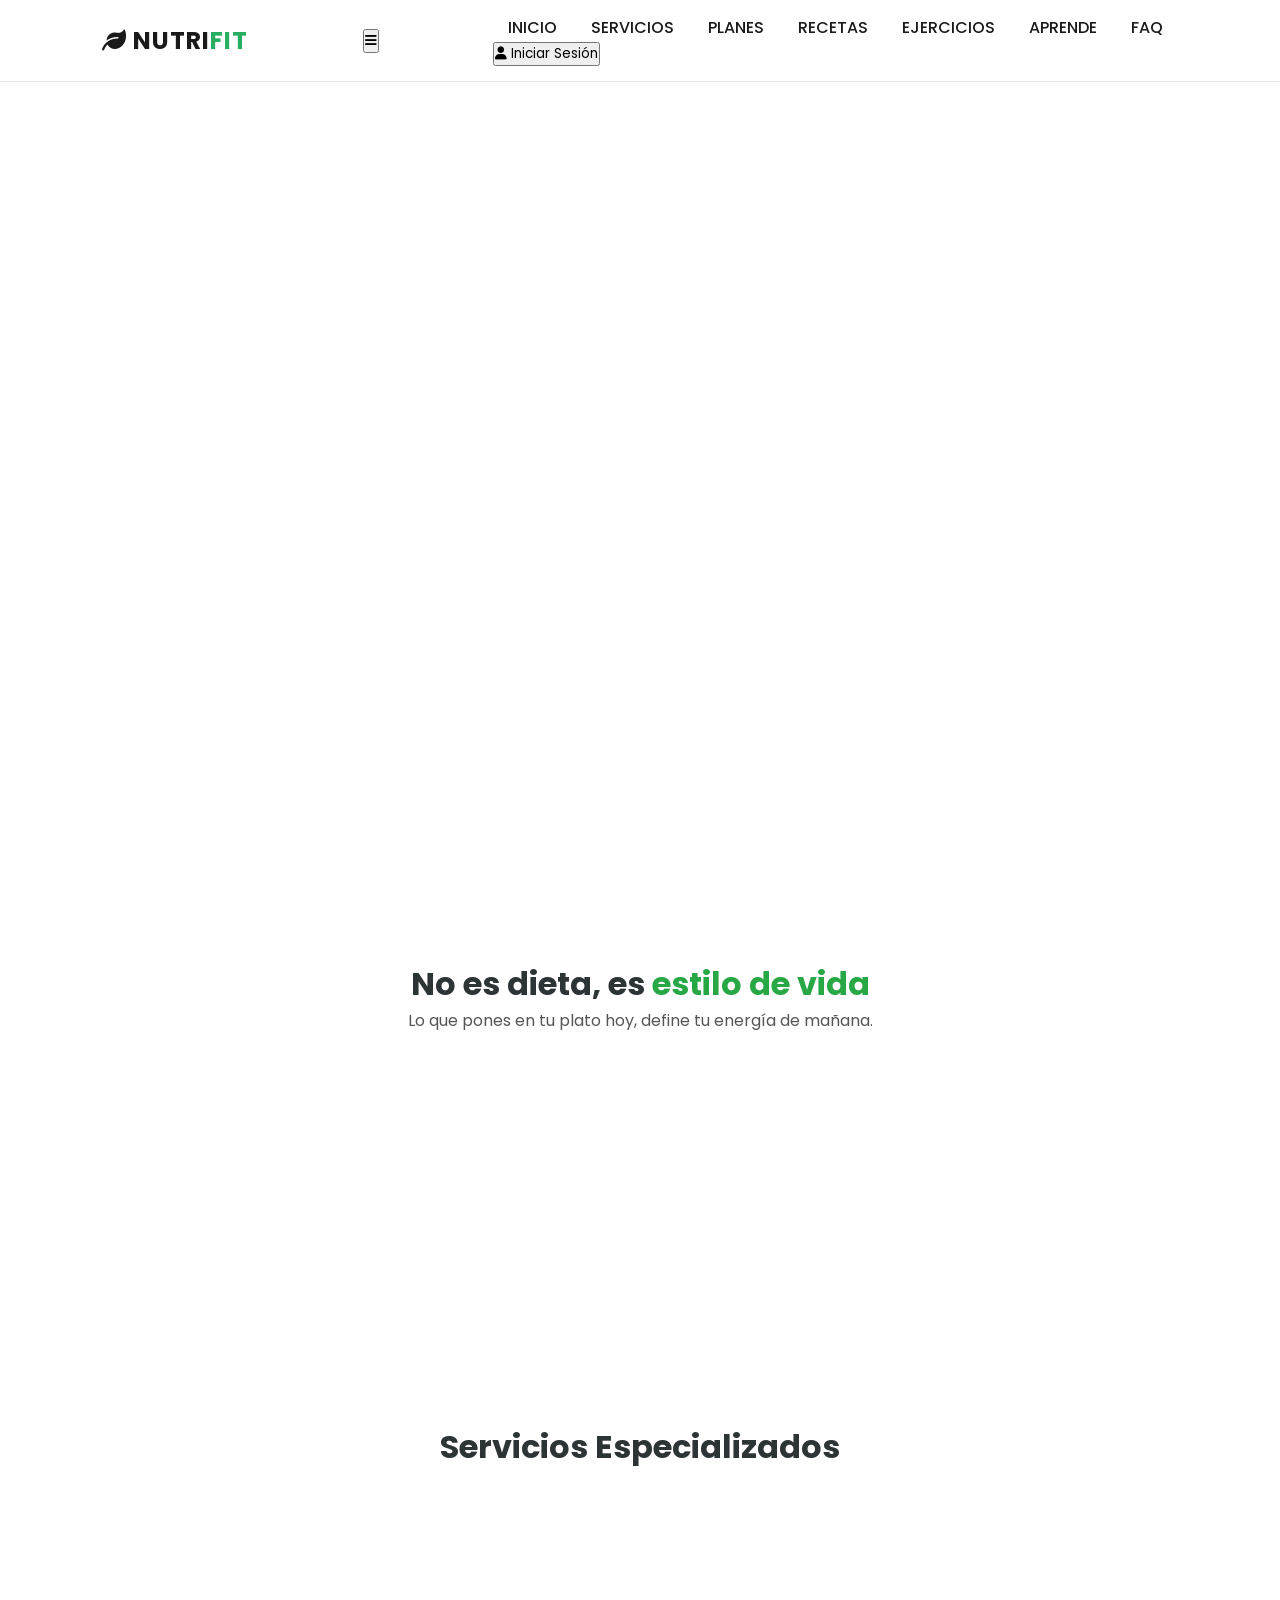
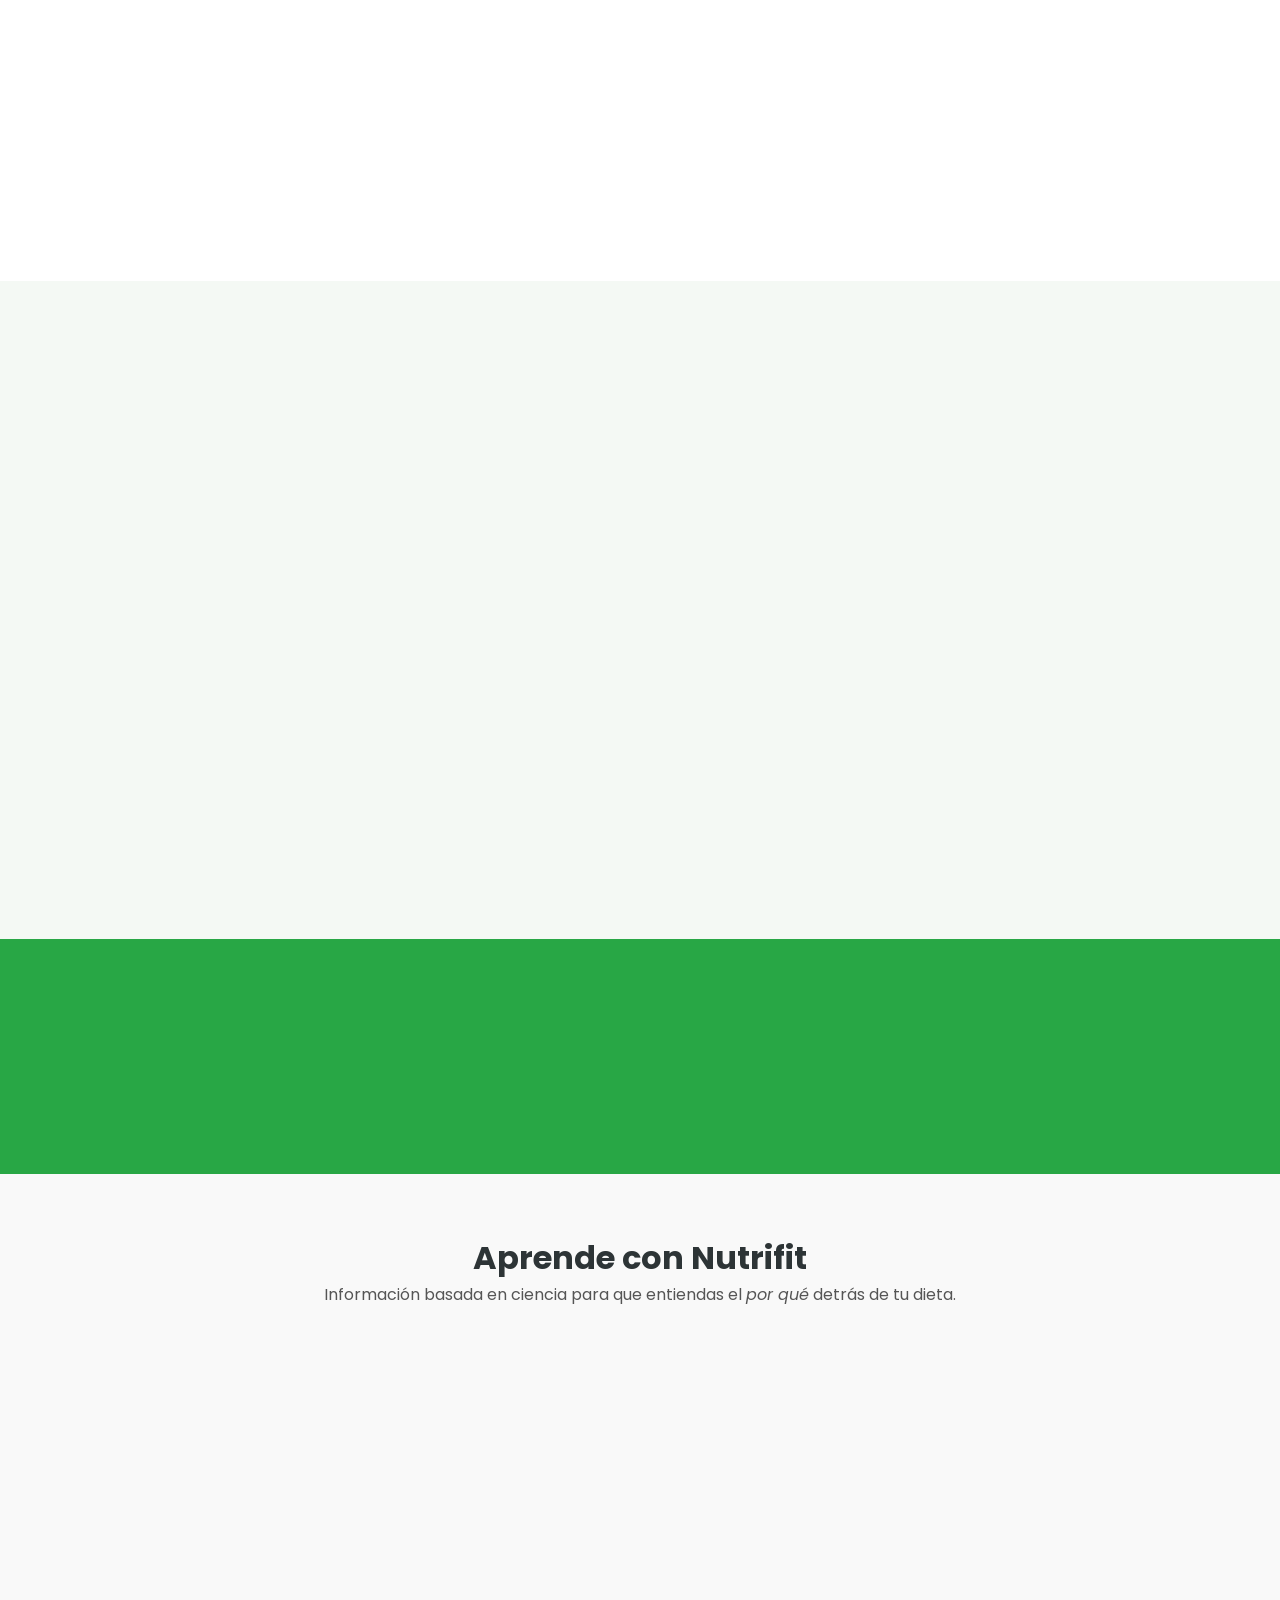
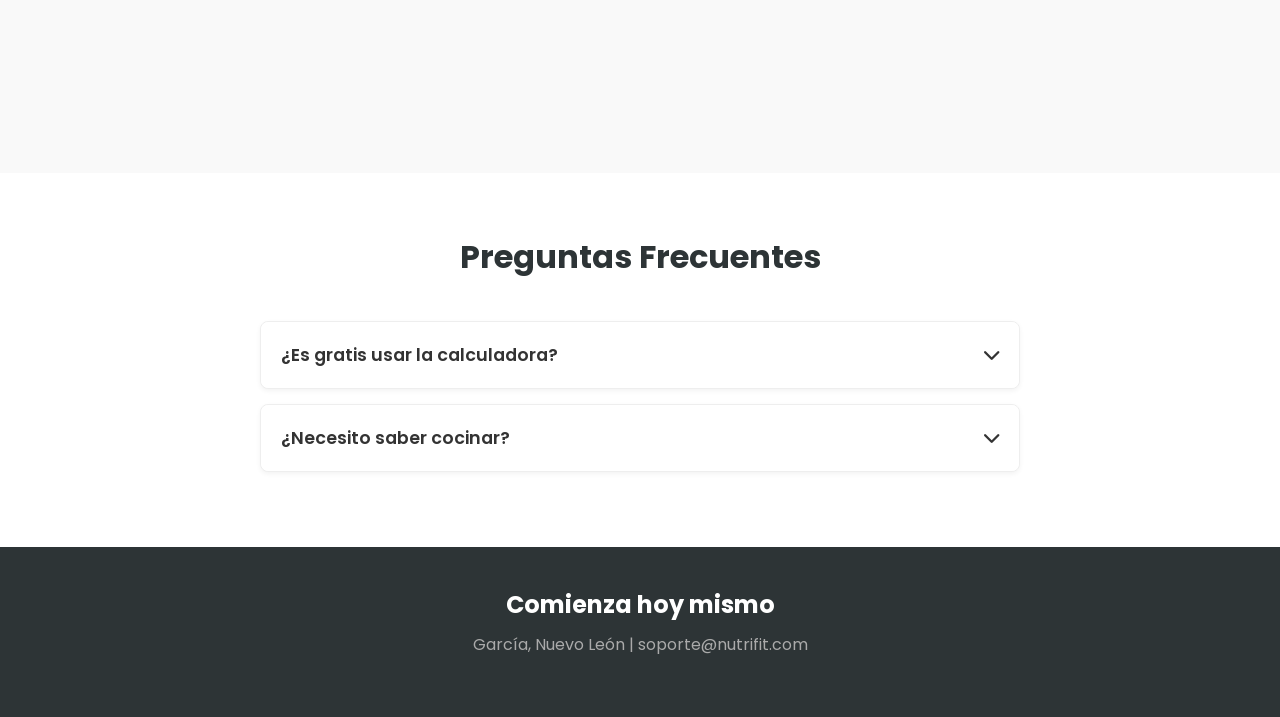
==== commit d5b63e99: "Mejorando la estructura" ====
--- a/index.html
+++ b/index.html
@@ -19,7 +19,7 @@
     <link rel="stylesheet" href="https://cdnjs.cloudflare.com/ajax/libs/font-awesome/6.0.0/css/all.min.css">
     <link rel="stylesheet" href="https://unpkg.com/aos@2.3.1/dist/aos.css">
 
-    <!-- FUERZA DE ESTILOS PARA ANDROID Y AJUSTES SOLICITADOS -->
+    <!-- FUERZA DE ESTILOS PARA ANDROID -->
     <style>
         body, h1, h2, h3, p, a, button, span, div {
             font-family: 'Poppins', sans-serif !important;
@@ -43,6 +43,7 @@
             border-radius: 30px !important;
             font-weight: 600 !important;
             border: none !important;
+            cursor: pointer;
         }
         .btn-secondary {
             background-color: transparent !important;
@@ -92,11 +93,8 @@
             -webkit-overflow-scrolling: touch;
             scrollbar-width: none;
         }
-        .carousel-container::-webkit-scrollbar {
-            display: none;
-        }
-
-        /* NUEVO: Tarjetas Verdes Cuadradas (Estilo de Vida y Servicios) */
+        .carousel-container::-webkit-scrollbar { display: none; }
+
         .carousel-item.square-card-green {
             min-width: 260px;
             width: 260px;
@@ -111,7 +109,6 @@
             white-space: normal;
         }
 
-        /* Otras Tarjetas Cuadradas (Aprende e Historias) */
         .carousel-item.square-card {
             min-width: 250px;
             width: 250px;
@@ -124,18 +121,14 @@
             white-space: normal;
         }
 
-        /* Tarjetas de Planes */
         .carousel-item {
             min-width: 280px;
             scroll-snap-align: center;
             flex-shrink: 0;
         }
-        .plan-title {
-            color: #ffffff !important;
-            font-weight: 700 !important;
-        }
-
-        /* CORRECCIÓN: FAQ */
+        .plan-title { color: #ffffff !important; font-weight: 700 !important; }
+
+        /* FAQ */
         .faq-item {
             background-color: #ffffff;
             border-radius: 8px;
@@ -163,10 +156,7 @@
             background-color: #ffffff;
             border-radius: 0 0 8px 8px;
         }
-        .faq-answer p {
-            margin: 0;
-            line-height: 1.6;
-        }
+        .faq-answer p { margin: 0; line-height: 1.6; }
 
         @media (max-width: 768px) {
             .hero {
@@ -178,6 +168,7 @@
             .nav-menu.active {
                 left: 0 !important;
                 display: flex !important;
+                flex-direction: column;
             }
         }
     </style>
@@ -188,7 +179,7 @@
     <nav class="navbar">
         <div class="logo"><i class="fa-solid fa-leaf"></i> NUTRI<span>FIT</span></div>
 
-        <button class="menu-toggle" id="mobile-menu">
+        <button class="menu-toggle" id="mobile-menu" aria-label="Abrir Menú">
             <i class="fa-solid fa-bars"></i>
         </button>
 
@@ -202,8 +193,8 @@
             <a href="#faq" class="nav-link menu-item">FAQ</a>
 
             <div id="menuLoginSection" class="mobile-login-btn show">
-                <button onclick="abrirPanelPersonalizado();">
-                    <i class="fa-solid fa-user"></i> Iniciar Sesión
+                <button id="btnAbrirLogin">
+                    <i class="fa-solid fa-user"></i> <span id="txtBotonPerfil">Iniciar Sesión</span>
                 </button>
             </div>
         </div>
@@ -217,8 +208,8 @@
             <h1>Tu salud comienza en el <span>plato</span></h1>
             <p>Planes nutricionales personalizados para alcanzar tu mejor versión con ciencia y equilibrio.</p>
             <div class="hero-btns">
-                <button onclick="document.getElementById('planes').scrollIntoView();" class="btn-main">Ver Planes</button>
-                <button onclick="abrirPanelPersonalizado();" class="btn-secondary">Comenzar</button>
+                <button id="btnVerPlanes" class="btn-main">Ver Planes</button>
+                <button id="btnComenzar" class="btn-secondary">Comenzar</button>
             </div>
         </div>
     </section>
@@ -364,50 +355,6 @@
                     <p style="font-size: 0.9rem; color: #666; margin: 0;">La Proteína en polvo solo es comida rápida para alcanzar tus macros, y la creatina ayuda al rendimiento.</p>
                 </div>
             </div>
-
-            <div class="card carousel-item square-card" style="background: white; border-radius: 15px; overflow: hidden; box-shadow: 0 4px 15px rgba(0,0,0,0.1); text-align: left;">
-                <div style="height: 150px; position: relative;">
-                    <img src="https://images.unsplash.com/photo-1517836357463-d25dfeac3438?w=500&q=80" alt="Mito" style="width: 100%; height: 100%; object-fit: cover;">
-                    <span style="position: absolute; bottom: 10px; left: 10px; background:#28a745;color:white;padding:5px 10px;border-radius:15px;font-size:0.8rem;font-weight:bold;">MITO</span>
-                </div>
-                <div style="padding: 20px;">
-                    <h3 style="font-size: 1.1rem; margin-bottom: 10px;">"Sudar mucho quema grasa"</h3>
-                    <p style="font-size: 0.9rem; color: #666; margin: 0;">Falso. Sudar es el mecanismo de tu cuerpo para enfriarse. Pierdes agua, no grasa.</p>
-                </div>
-            </div>
-
-            <div class="card carousel-item square-card" style="background: white; border-radius: 15px; overflow: hidden; box-shadow: 0 4px 15px rgba(0,0,0,0.1); text-align: left;">
-                <div style="height: 150px; position: relative;">
-                    <img src="https://images.unsplash.com/photo-1482049016688-2d3e1b311543?w=500&q=80" alt="Mito" style="width: 100%; height: 100%; object-fit: cover;">
-                    <span style="position: absolute; bottom: 10px; left: 10px; background:#28a745;color:white;padding:5px 10px;border-radius:15px;font-size:0.8rem;font-weight:bold;">MITO</span>
-                </div>
-                <div style="padding: 20px;">
-                    <h3 style="font-size: 1.1rem; margin-bottom: 10px;">"Los carbos de noche engordan"</h3>
-                    <p style="font-size: 0.9rem; color: #666; margin: 0;">Tu cuerpo no tiene un reloj que apaga el metabolismo a las 6 PM. Lo que importa es el total de calorías.</p>
-                </div>
-            </div>
-        </div>
-    </section>
-
-    <!-- HISTORIAS DE ÉXITO -->
-    <section style="padding: 60px 0; text-align: center;">
-        <h2 style="font-size: 2rem; font-weight: 700; margin-bottom: 30px; padding: 0 20px;">Historias de Éxito</h2>
-        <div class="carousel-container" data-aos="fade-up">
-            <div class="card carousel-item square-card" style="background: white; padding: 30px 20px; border-radius: 15px; box-shadow: 0 4px 15px rgba(0,0,0,0.05); text-align: center; display: flex; flex-direction: column; justify-content: center;">
-                <div style="color: #ffc107; font-size: 1.2rem; margin-bottom: 15px;"><i class="fa-solid fa-star"></i><i class="fa-solid fa-star"></i><i class="fa-solid fa-star"></i><i class="fa-solid fa-star"></i><i class="fa-solid fa-star"></i></div>
-                <p style="font-style: italic; color: #555; margin-bottom: 15px;">"¡Bajé 4 kilos en mi primer mes sin dejar de comer rico!"</p>
-                <h4 style="margin: 0;">- Mariana G.</h4>
-            </div>
-            <div class="card carousel-item square-card" style="background: white; padding: 30px 20px; border-radius: 15px; box-shadow: 0 4px 15px rgba(0,0,0,0.05); text-align: center; display: flex; flex-direction: column; justify-content: center;">
-                <div style="color: #ffc107; font-size: 1.2rem; margin-bottom: 15px;"><i class="fa-solid fa-star"></i><i class="fa-solid fa-star"></i><i class="fa-solid fa-star"></i><i class="fa-solid fa-star"></i><i class="fa-solid fa-star"></i></div>
-                <p style="font-style: italic; color: #555; margin-bottom: 15px;">"El tracker de agua me ayuda a no olvidarme de hidratarme."</p>
-                <h4 style="margin: 0;">- Carlos M.</h4>
-            </div>
-            <div class="card carousel-item square-card" style="background: white; padding: 30px 20px; border-radius: 15px; box-shadow: 0 4px 15px rgba(0,0,0,0.05); text-align: center; display: flex; flex-direction: column; justify-content: center;">
-                <div style="color: #ffc107; font-size: 1.2rem; margin-bottom: 15px;"><i class="fa-solid fa-star"></i><i class="fa-solid fa-star"></i><i class="fa-solid fa-star"></i><i class="fa-solid fa-star"></i><i class="fa-solid fa-star"></i></div>
-                <p style="font-style: italic; color: #555; margin-bottom: 15px;">"Ya no tengo que esperar para tener mi plan de aumento muscular."</p>
-                <h4 style="margin: 0;">- Roberto V.</h4>
-            </div>
         </div>
     </section>
 
@@ -434,37 +381,23 @@
                 <p>Para nada. Son súper prácticos y fáciles de preparar.</p>
             </div>
         </div>
-
-        <div class="faq-item">
-            <h3 class="faq-question">
-                ¿Cómo calcula mis calorías?
-                <i class="fa-solid fa-chevron-down faq-icon" style="transition: transform 0.3s ease;"></i>
-            </h3>
-            <div class="faq-answer">
-                <p>Utilizamos la fórmula científica de Harris-Benedict.</p>
-            </div>
-        </div>
     </section>
 </main>
 
 <footer style="background: #2d3436; color: white; text-align: center; padding: 40px 20px;">
     <h2 style="font-weight: 700; margin-bottom: 10px;">Comienza hoy mismo</h2>
     <p style="color: #aaa; margin-bottom: 20px;">García, Nuevo León | soporte@nutrifit.com</p>
-    <div style="display: flex; justify-content: center; gap: 20px; font-size: 1.5rem;">
-        <i class="fa-brands fa-instagram" style="cursor: pointer;"></i>
-        <i class="fa-brands fa-facebook" style="cursor: pointer;"></i>
-        <i class="fa-brands fa-whatsapp" style="cursor: pointer;"></i>
-    </div>
 </footer>
 
-<!-- PANEL LATERAL DE INICIO DE SESIÓN -->
-<div id="overlay" class="overlay" onclick="cerrarPanelPersonalizado()"></div>
+<!-- PANEL LATERAL DE INICIO DE SESIÓN / PERFIL -->
+<div id="overlay" class="overlay"></div>
 <aside id="sidePanel" class="side-panel">
     <div style="display: flex; justify-content: space-between; align-items: center; border-bottom: 1px solid #eee; padding-bottom: 10px; margin-bottom: 20px;">
         <h2 style="font-weight: 700; margin: 0; font-size: 1.2rem;">Mi Perfil</h2>
-        <button onclick="cerrarPanelPersonalizado()" style="background: none; border: none; font-size: 1.5rem; cursor: pointer;">&times;</button>
+        <button id="btnCerrarPanel" style="background: none; border: none; font-size: 1.5rem; cursor: pointer;">&times;</button>
     </div>
 
+    <!-- FORMULARIO CUANDO NO HA INICIADO SESIÓN -->
     <div id="authContainer">
         <form id="authForm" style="display: flex; flex-direction: column; gap: 15px;">
             <h3 style="text-align: center; margin-bottom: 10px;">Bienvenido de nuevo</h3>
@@ -476,72 +409,180 @@
                 <label style="font-size: 0.9rem; font-weight: 600;">Contraseña</label>
                 <input type="password" id="password" required placeholder="••••••••" style="padding: 10px; border: 1px solid #ddd; border-radius: 8px;">
             </div>
-            <a href="#" style="font-size: 0.8rem; color: #28a745; text-align: right; text-decoration: none;">¿Olvidaste tu contraseña?</a>
-            <button type="submit" style="background: #28a745; color: white; padding: 12px; border: none; border-radius: 8px; font-weight: 600; cursor: pointer; margin-top: 10px;">Iniciar Sesión</button>
-            <div style="text-align: center; margin: 15px 0; color: #888; font-size: 0.9rem;">o continua con</div>
-            <button type="button" style="background: white; color: #333; padding: 10px; border: 1px solid #ddd; border-radius: 8px; font-weight: 600; cursor: pointer; display: flex; align-items: center; justify-content: center; gap: 10px;">
-                <img src="https://upload.wikimedia.org/wikipedia/commons/5/53/Google_%22G%22_Logo.svg" alt="Google" width="18"> Google
+            <button type="submit" style="background: #28a745; color: white; padding: 12px; border: none; border-radius: 8px; font-weight: 600; cursor: pointer; margin-top: 10px;">
+                Iniciar Sesión / Registrarse
             </button>
         </form>
-        <p style="text-align: center; font-size: 0.9rem; margin-top: 20px;">¿No tienes cuenta? <a href="#" style="color: #28a745; font-weight: 600; text-decoration: none;">Regístrate</a></p>
+    </div>
+
+    <!-- SECCIÓN CUANDO YA ESTÁ LOGUEADO -->
+    <div id="userProfileContainer" style="display: none; text-align: center;">
+        <i class="fa-solid fa-circle-user" style="font-size: 4rem; color: #28a745; margin-bottom: 10px;"></i>
+        <h3 id="userEmailText" style="font-size: 1rem; word-break: break-all;">usuario@email.com</h3>
+        <p style="color: #28a745; font-weight: bold; font-size: 0.85rem;">✓ Cuenta Verificada</p>
+        <button id="btnCerrarSesion" style="background: #dc3545; color: white; padding: 10px 20px; border: none; border-radius: 8px; font-weight: 600; margin-top: 20px; cursor: pointer;">
+            Cerrar Sesión
+        </button>
     </div>
 </aside>
 
-<!-- SCRIPTS -->
+<!-- LIBRERÍAS DE ANIMACIÓN Y SCRIPT MÓDULO INTEGRADO -->
 <script src="https://unpkg.com/aos@2.3.1/dist/aos.js"></script>
-<script>
-    // Inicializar animaciones
-    AOS.init({ duration: 1000, once: true });
+<script type="module">
+    import { initializeApp } from "https://www.gstatic.com/firebasejs/12.10.0/firebase-app.js";
+    import {
+        getAuth,
+        signInWithEmailAndPassword,
+        createUserWithEmailAndPassword,
+        sendEmailVerification,
+        onAuthStateChanged,
+        signOut
+    } from "https://www.gstatic.com/firebasejs/12.10.0/firebase-auth.js";
+
+    const firebaseConfig = {
+        apiKey: "AIzaSyAoowzmCUuoyNQcrbEU60TknICVaA22StA",
+        authDomain: "tarea-588d2.firebaseapp.com",
+        projectId: "tarea-588d2",
+        storageBucket: "tarea-588d2.firebasestorage.app",
+        messagingSenderId: "1097872716155",
+        appId: "1:1097872716155:web:b71f4a189ba2f1a993cdde",
+        measurementId: "G-09ZTK2VCLG"
+    };
+
+    const app = initializeApp(firebaseConfig);
+    const auth = getAuth(app);
 
     document.addEventListener('DOMContentLoaded', () => {
-        // --- 1. Lógica del menú de hamburguesa ---
-        const menuBtn = document.getElementById('mobile-menu');
+        if (typeof AOS !== 'undefined') AOS.init({ duration: 1000, once: true });
+
+        // Elementos del DOM
+        const mobileMenuBtn = document.getElementById('mobile-menu');
         const navMenu = document.getElementById('nav-menu');
-        const menuItems = document.querySelectorAll('.menu-item');
-
-        if(menuBtn && navMenu) {
-            menuBtn.addEventListener('click', (e) => {
-                e.preventDefault();
+        const sidePanel = document.getElementById('sidePanel');
+        const overlay = document.getElementById('overlay');
+        const btnAbrirLogin = document.getElementById('btnAbrirLogin');
+        const btnCerrarPanel = document.getElementById('btnCerrarPanel');
+        const btnComenzar = document.getElementById('btnComenzar');
+        const btnVerPlanes = document.getElementById('btnVerPlanes');
+
+        // Toggle del Menú Hamburguesa
+        if (mobileMenuBtn && navMenu) {
+            mobileMenuBtn.addEventListener('click', (e) => {
+                e.stopPropagation();
                 navMenu.classList.toggle('active');
             });
         }
-        menuItems.forEach(item => {
+
+        // Cierre del menú hamburguesa al pulsar cualquier enlace
+        document.querySelectorAll('.menu-item').forEach(item => {
             item.addEventListener('click', () => {
-                navMenu.classList.remove('active');
+                if (navMenu) navMenu.classList.remove('active');
             });
         });
 
-        // --- 2. Lógica del Acordeón para Preguntas Frecuentes (FAQ) ---
-        const faqQuestions = document.querySelectorAll('.faq-question');
-        faqQuestions.forEach(question => {
-            question.addEventListener('click', () => {
-                const answer = question.nextElementSibling;
-                const icon = question.querySelector('.faq-icon');
-
-                // Toggle display block/none
-                if (answer.style.display === 'none' || answer.style.display === '') {
-                    answer.style.display = 'block';
-                    icon.style.transform = 'rotate(180deg)';
+        // Abrir y Cerrar Panel Lateral
+        const abrirPanel = () => {
+            if (navMenu) navMenu.classList.remove('active');
+            if (sidePanel) sidePanel.classList.add('active');
+            if (overlay) overlay.classList.add('active');
+        };
+
+        const cerrarPanel = () => {
+            if (sidePanel) sidePanel.classList.remove('active');
+            if (overlay) overlay.classList.remove('active');
+        };
+
+        if (btnAbrirLogin) btnAbrirLogin.addEventListener('click', abrirPanel);
+        if (btnComenzar) btnComenzar.addEventListener('click', abrirPanel);
+        if (btnCerrarPanel) btnCerrarPanel.addEventListener('click', cerrarPanel);
+        if (overlay) overlay.addEventListener('click', cerrarPanel);
+
+        if (btnVerPlanes) {
+            btnVerPlanes.addEventListener('click', () => {
+                document.getElementById('planes')?.scrollIntoView({ behavior: 'smooth' });
+            });
+        }
+
+        // FAQ Acordeón
+        document.querySelectorAll('.faq-question').forEach(q => {
+            q.addEventListener('click', () => {
+                const ans = q.nextElementSibling;
+                const icon = q.querySelector('.faq-icon');
+                if (ans.style.display === 'block') {
+                    ans.style.display = 'none';
+                    if (icon) icon.style.transform = 'rotate(0deg)';
                 } else {
-                    answer.style.display = 'none';
-                    icon.style.transform = 'rotate(0deg)';
+                    ans.style.display = 'block';
+                    if (icon) icon.style.transform = 'rotate(180deg)';
                 }
             });
         });
+
+        // Autenticación Formulario
+        const authForm = document.getElementById('authForm');
+        if (authForm) {
+            authForm.addEventListener('submit', async (e) => {
+                e.preventDefault();
+                const email = document.getElementById('identificador').value.trim();
+                const password = document.getElementById('password').value;
+
+                try {
+                    const userCred = await signInWithEmailAndPassword(auth, email, password);
+                    if (!userCred.user.emailVerified) {
+                        alert("⚠️ Debes confirmar tu correo electrónico antes de ingresar.");
+                        await signOut(auth);
+                        return;
+                    }
+                    alert("¡Sesión iniciada correctamente!");
+                    cerrarPanel();
+                } catch (err) {
+                    if (err.code === 'auth/user-not-found' || err.code === 'auth/invalid-credential') {
+                        if (confirm("No se encontró la cuenta. ¿Deseas registrar un nuevo usuario con estos datos?")) {
+                            try {
+                                const newAcc = await createUserWithEmailAndPassword(auth, email, password);
+                                await sendEmailVerification(newAcc.user);
+                                alert("¡Registro exitoso! Revisa tu bandeja de entrada para verificar tu correo.");
+                                await signOut(auth);
+                            } catch (regErr) {
+                                alert("Error en el registro: " + regErr.message);
+                            }
+                        }
+                    } else {
+                        alert("Error: " + err.message);
+                    }
+                }
+            });
+        }
+
+        // Botón Cerrar Sesión
+        const btnCerrarSesion = document.getElementById('btnCerrarSesion');
+        if (btnCerrarSesion) {
+            btnCerrarSesion.addEventListener('click', async () => {
+                await signOut(auth);
+                alert("Sesión cerrada correctamente.");
+                cerrarPanel();
+            });
+        }
+
+        // Observador de Estado de Autenticación
+        onAuthStateChanged(auth, (user) => {
+            const authContainer = document.getElementById('authContainer');
+            const userProfileContainer = document.getElementById('userProfileContainer');
+            const txtBotonPerfil = document.getElementById('txtBotonPerfil');
+            const userEmailText = document.getElementById('userEmailText');
+
+            if (user && user.emailVerified) {
+                if (authContainer) authContainer.style.display = 'none';
+                if (userProfileContainer) userProfileContainer.style.display = 'block';
+                if (txtBotonPerfil) txtBotonPerfil.textContent = 'Mi Cuenta';
+                if (userEmailText) userEmailText.textContent = user.email;
+            } else {
+                if (authContainer) authContainer.style.display = 'flex';
+                if (userProfileContainer) userProfileContainer.style.display = 'none';
+                if (txtBotonPerfil) txtBotonPerfil.textContent = 'Iniciar Sesión';
+            }
+        });
     });
-
-    // --- 3. Funciones del Panel de Inicio de Sesión ---
-    function abrirPanelPersonalizado() {
-        const navMenu = document.getElementById('nav-menu');
-        if (navMenu) navMenu.classList.remove('active');
-        document.getElementById('sidePanel').classList.add('active');
-        document.getElementById('overlay').classList.add('active');
-    }
-
-    function cerrarPanelPersonalizado() {
-        document.getElementById('sidePanel').classList.remove('active');
-        document.getElementById('overlay').classList.remove('active');
-    }
 </script>
 </body>
-</html>+</html>
